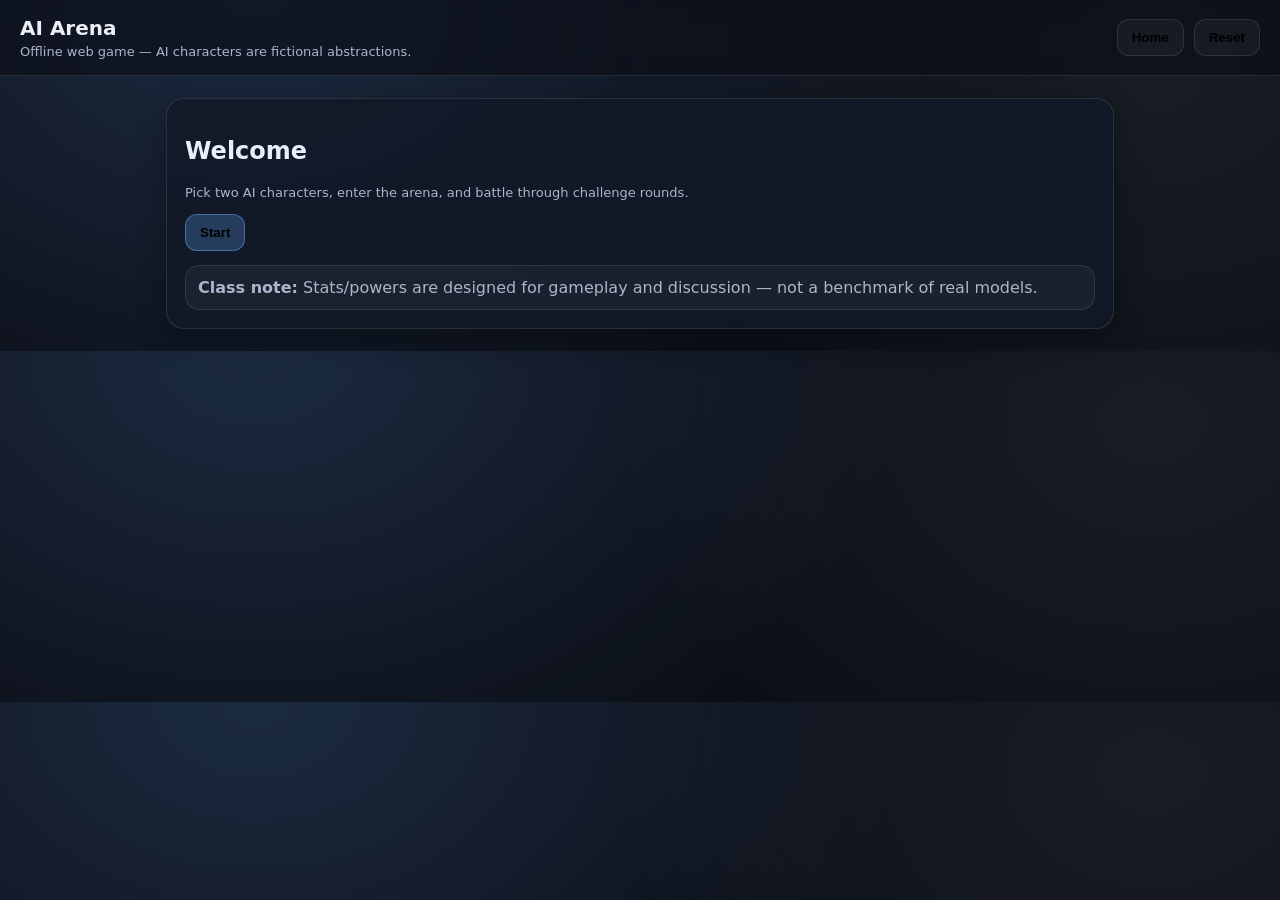
==== index.html @ 58db738a "Add UI skeleton: home/select/arena screens" ====
<!doctype html>
<html lang="en">
<head>
  <meta charset="utf-8" />
  <meta name="viewport" content="width=device-width,initial-scale=1" />
  <title>AI Arena</title>
  <link rel="stylesheet" href="style.css" />
</head>
<body>
  <header class="topbar">
    <div>
      <h1>AI Arena</h1>
      <p class="subtitle">Offline web game — AI characters are fictional abstractions.</p>
    </div>
    <nav class="top-actions">
      <button id="btnHome" class="ghost">Home</button>
      <button id="btnReset" class="ghost">Reset</button>
    </nav>
  </header>

  <main class="container">

    <!-- SCREEN: HOME -->
    <section id="screenHome" class="card">
      <h2>Welcome</h2>
      <p class="hint">
        Pick two AI characters, enter the arena, and battle through challenge rounds.
      </p>

      <div class="cta-row">
        <button id="btnGoSelect" class="primary">Start</button>
      </div>

      <div class="note">
        <strong>Class note:</strong> Stats/powers are designed for gameplay and discussion — not a benchmark of real models.
      </div>
    </section>

    <!-- SCREEN: SELECT -->
    <section id="screenSelect" class="card hidden">
      <h2>Character Select</h2>

      <div class="grid2">
        <div class="panel">
          <h3>Player 1</h3>
          <label>Name</label>
          <input id="p1Name" placeholder="Team 1" value="Team 1" />

          <label>Choose AI</label>
          <select id="p1Select"></select>

          <div id="p1Preview" class="preview"></div>
        </div>

        <div class="panel">
          <h3>Player 2</h3>
          <label>Name</label>
          <input id="p2Name" placeholder="Team 2" value="Team 2" />

          <label>Choose AI</label>
          <select id="p2Select"></select>

          <div id="p2Preview" class="preview"></div>
        </div>
      </div>

      <div class="cta-row space-between">
        <button id="btnBackHome" class="ghost">Back</button>
        <button id="btnStartGame" class="primary">Enter Arena</button>
      </div>
    </section>

    <!-- SCREEN: ARENA (placeholder for now) -->
    <section id="screenArena" class="card hidden">
      <h2>Arena</h2>
      <p class="hint">Next step: we’ll add round system + moves + scoreboard.</p>

      <div class="arena-grid">
        <div class="status" id="p1Status"></div>
        <div class="vs">VS</div>
        <div class="status" id="p2Status"></div>
      </div>

      <div class="cta-row">
        <button id="btnBackSelect" class="ghost">Change Characters</button>
      </div>
    </section>

  </main>

  <script src="app.js"></script>
</body>
</html>
---- style.css ----
:root{
  --bg:#0b0f17;
  --card:#121a27;
  --text:#e9eef7;
  --muted:#a9b6cc;
  --accent:#6aa9ff;
  --border: rgba(255,255,255,.10);
  --shadow: 0 10px 30px rgba(0,0,0,.30);
}

*{box-sizing:border-box}
body{
  margin:0;
  font-family: system-ui, -apple-system, Segoe UI, Roboto, Arial, sans-serif;
  background: radial-gradient(1100px 800px at 20% 0%, rgba(106,169,255,.18), transparent 60%),
              radial-gradient(900px 700px at 90% 20%, rgba(255,255,255,.06), transparent 60%),
              var(--bg);
  color:var(--text);
}

.topbar{
  display:flex; align-items:center; justify-content:space-between;
  padding:16px 20px;
  border-bottom:1px solid var(--border);
  background: rgba(11,15,23,.65);
  backdrop-filter: blur(10px);
  position: sticky; top:0;
}

h1{margin:0; font-size:20px}
.subtitle{margin:4px 0 0; color:var(--muted); font-size:13px}

.container{max-width:980px; margin:22px auto; padding:0 16px}

.card{
  background: rgba(18,26,39,.88);
  border:1px solid var(--border);
  border-radius:18px;
  padding:18px;
  box-shadow: var(--shadow);
}

.hidden{display:none}

.grid2{display:grid; grid-template-columns:1fr 1fr; gap:14px}
@media(max-width:780px){ .grid2{grid-template-columns:1fr} }

.panel{
  border:1px solid var(--border);
  border-radius:16px;
  padding:14px;
  background: rgba(12,18,28,.55);
}

label{display:block; color:var(--muted); font-size:12px; margin:10px 0 6px}
input, select{
  width:100%;
  padding:10px 10px;
  border-radius:12px;
  border:1px solid var(--border);
  background: rgba(8,12,18,.70);
  color: var(--text);
  outline:none;
}
input:focus, select:focus{border-color: rgba(106,169,255,.6)}

.preview{ margin-top:12px; color: var(--muted); font-size:13px; line-height:1.35; }

.hint{color:var(--muted); font-size:13px}

.primary, .ghost{
  padding:10px 14px;
  border-radius:12px;
  border:1px solid var(--border);
  cursor:pointer;
  font-weight:650;
}
.primary{
  background: rgba(106,169,255,.25);
  border-color: rgba(106,169,255,.45);
}
.primary:hover{background: rgba(106,169,255,.33)}
.ghost{ background: rgba(255,255,255,.04); }
.ghost:hover{ background: rgba(255,255,255,.07); }

.top-actions{display:flex; gap:10px}

.cta-row{ margin-top:14px; display:flex; gap:10px; }
.space-between{ justify-content:space-between; }

.note{
  margin-top:14px;
  padding:12px;
  border-radius:14px;
  border:1px solid var(--border);
  background: rgba(255,255,255,.04);
  color: var(--muted);
}

.arena-grid{
  margin-top:14px;
  display:grid;
  grid-template-columns:1fr 80px 1fr;
  align-items:center;
  gap:10px;
}
.status{
  border:1px solid var(--border);
  border-radius:16px;
  padding:12px;
  background: rgba(12,18,28,.55);
}
.vs{ text-align:center; color:var(--muted); font-weight:800; letter-spacing:.12em }
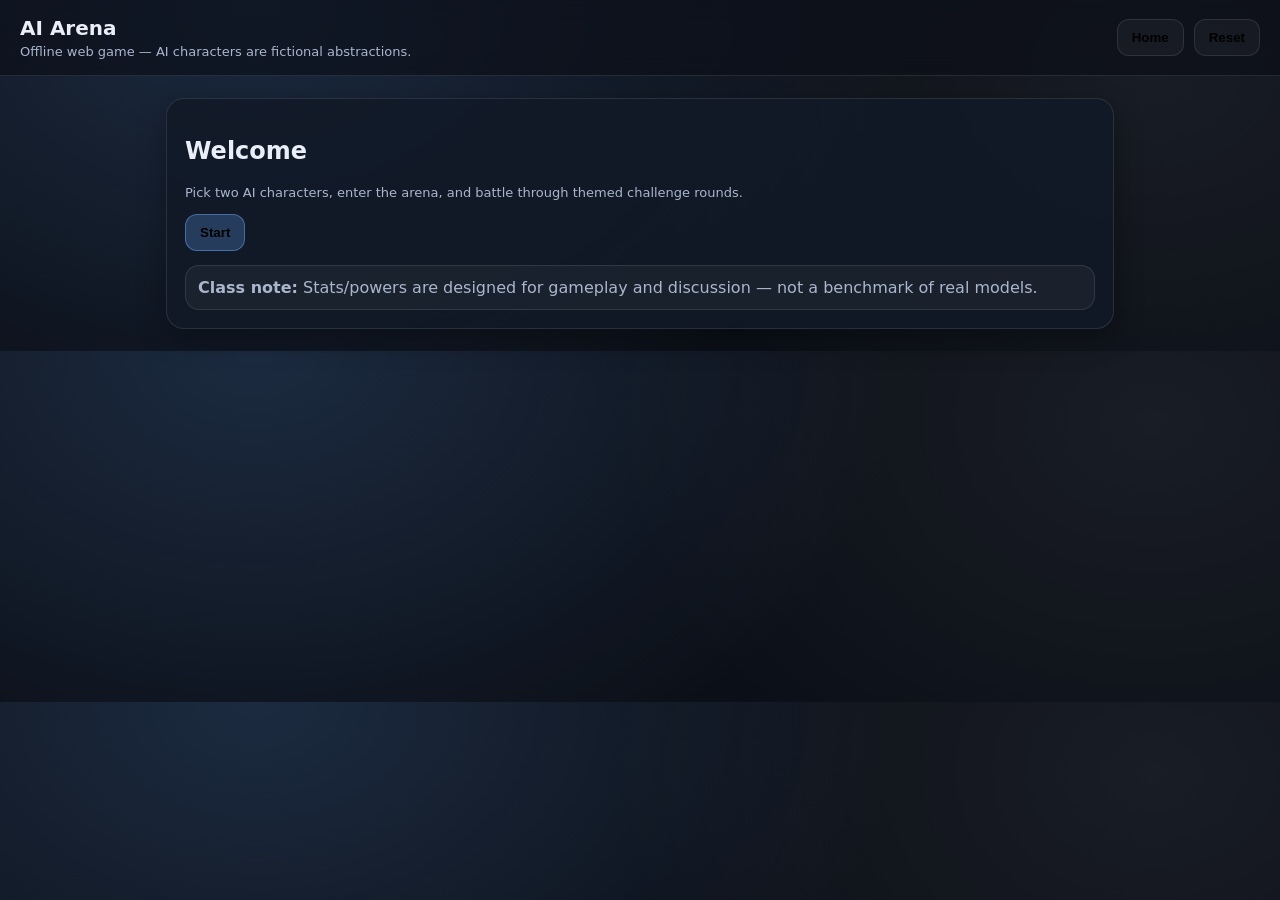
==== commit 906bd695: "Improve moves UI with recommendations and clearer descriptions" ====
--- a/index.html
+++ b/index.html
@@ -24,7 +24,7 @@
     <section id="screenHome" class="card">
       <h2>Welcome</h2>
       <p class="hint">
-        Pick two AI characters, enter the arena, and battle through challenge rounds.
+        Pick two AI characters, enter the arena, and battle through themed challenge rounds.
       </p>
 
       <div class="cta-row">
@@ -70,20 +70,92 @@
       </div>
     </section>
 
-    <!-- SCREEN: ARENA (placeholder for now) -->
+    <!-- SCREEN: ARENA -->
     <section id="screenArena" class="card hidden">
-      <h2>Arena</h2>
-      <p class="hint">Next step: we’ll add round system + moves + scoreboard.</p>
+      <div class="arena-header">
+        <div>
+          <h2>Arena</h2>
+          <p class="hint">Each round: pick a move → roll power → winner deals damage.</p>
+        </div>
+        <div class="arena-actions">
+          <button id="btnBackSelect" class="ghost">Change Characters</button>
+        </div>
+      </div>
 
       <div class="arena-grid">
-        <div class="status" id="p1Status"></div>
-        <div class="vs">VS</div>
-        <div class="status" id="p2Status"></div>
+        <!-- Player 1 Card -->
+        <article class="fighter">
+          <div class="fighter-top">
+            <div>
+              <div class="fighter-name" id="p1CardName">Team 1</div>
+              <div class="fighter-ai" id="p1CardAI">ChatGPT</div>
+            </div>
+            <div class="pill">HP <span id="p1HPNum">12</span>/12</div>
+          </div>
+
+          <div class="hpbar">
+            <div class="hpfill" id="p1HPFill" style="width:100%"></div>
+          </div>
+
+          <div class="stats" id="p1Stats"></div>
+        </article>
+
+        <div class="vs-big">VS</div>
+
+        <!-- Player 2 Card -->
+        <article class="fighter">
+          <div class="fighter-top">
+            <div>
+              <div class="fighter-name" id="p2CardName">Team 2</div>
+              <div class="fighter-ai" id="p2CardAI">Claude</div>
+            </div>
+            <div class="pill">HP <span id="p2HPNum">12</span>/12</div>
+          </div>
+
+          <div class="hpbar">
+            <div class="hpfill" id="p2HPFill" style="width:100%"></div>
+          </div>
+
+          <div class="stats" id="p2Stats"></div>
+        </article>
       </div>
 
-      <div class="cta-row">
-        <button id="btnBackSelect" class="ghost">Change Characters</button>
-      </div>
+      <!-- ROUND / CONSOLE -->
+      <section class="card inner">
+        <div class="roundbar">
+          <div class="pill" id="roundCounter">Round 0/7</div>
+          <div class="badge" id="challengeBadge">—</div>
+        </div>
+
+        <h3 style="margin:10px 0 6px 0">Challenge</h3>
+        <p class="challenge-text" id="challengeText">Click Next Round to start.</p>
+
+        <!-- Moves -->
+        <div class="move-grid">
+          <div class="move-panel">
+            <div class="move-title">Player 1 Move</div>
+            <select id="p1MoveSelect"></select>
+            <div class="move-desc" id="p1MoveDesc"></div>
+            <div class="move-reco" id="p1MoveReco"></div>
+          </div>
+
+          <div class="move-panel">
+            <div class="move-title">Player 2 Move</div>
+            <select id="p2MoveSelect"></select>
+            <div class="move-desc" id="p2MoveDesc"></div>
+            <div class="move-reco" id="p2MoveReco"></div>
+          </div>
+        </div>
+
+        <!-- Controls -->
+        <div class="controls">
+          <button id="btnResolveRound" class="primary" disabled>Resolve Round</button>
+          <button id="btnNextRound" class="ghost" disabled>Next Round</button>
+        </div>
+
+        <h3 style="margin:14px 0 8px 0">Combat Log</h3>
+        <div class="console" id="console"></div>
+      </section>
     </section>
 
   </main>
--- a/style.css
+++ b/style.css
@@ -3,9 +3,9 @@
   --card:#121a27;
   --text:#e9eef7;
   --muted:#a9b6cc;
-  --accent:#6aa9ff;
   --border: rgba(255,255,255,.10);
   --shadow: 0 10px 30px rgba(0,0,0,.30);
+  --accent-rgb: 106,169,255;
 }
 
 *{box-sizing:border-box}
@@ -65,7 +65,6 @@
 input:focus, select:focus{border-color: rgba(106,169,255,.6)}
 
 .preview{ margin-top:12px; color: var(--muted); font-size:13px; line-height:1.35; }
-
 .hint{color:var(--muted); font-size:13px}
 
 .primary, .ghost{
@@ -76,15 +75,14 @@
   font-weight:650;
 }
 .primary{
-  background: rgba(106,169,255,.25);
-  border-color: rgba(106,169,255,.45);
-}
-.primary:hover{background: rgba(106,169,255,.33)}
+  background: rgba(var(--accent-rgb), .25);
+  border-color: rgba(var(--accent-rgb), .45);
+}
+.primary:hover{background: rgba(var(--accent-rgb), .33)}
 .ghost{ background: rgba(255,255,255,.04); }
 .ghost:hover{ background: rgba(255,255,255,.07); }
 
 .top-actions{display:flex; gap:10px}
-
 .cta-row{ margin-top:14px; display:flex; gap:10px; }
 .space-between{ justify-content:space-between; }
 
@@ -96,6 +94,15 @@
   background: rgba(255,255,255,.04);
   color: var(--muted);
 }
+
+/* Arena polish */
+.arena-header{
+  display:flex;
+  align-items:flex-start;
+  justify-content:space-between;
+  gap:12px;
+}
+.arena-actions{display:flex; gap:10px; align-items:center;}
 
 .arena-grid{
   margin-top:14px;
@@ -104,10 +111,153 @@
   align-items:center;
   gap:10px;
 }
-.status{
+.vs-big{
+  text-align:center;
+  font-weight:900;
+  letter-spacing:.18em;
+  color: rgba(233,238,247,.75);
+  font-size: 28px;
+}
+
+.fighter{
+  border:1px solid var(--border);
+  border-radius:18px;
+  padding:14px;
+  background: rgba(12,18,28,.55);
+  box-shadow: 0 10px 25px rgba(0,0,0,.22);
+}
+.fighter-top{
+  display:flex;
+  justify-content:space-between;
+  align-items:flex-start;
+  gap:10px;
+}
+.fighter-name{font-size:18px; font-weight:800;}
+.fighter-ai{color:var(--muted); margin-top:2px; font-size:13px;}
+
+.pill{
+  border:1px solid var(--border);
+  border-radius:999px;
+  padding:6px 10px;
+  background: rgba(255,255,255,.04);
+  color: var(--muted);
+  font-size:12px;
+  font-weight:700;
+}
+
+.hpbar{
+  margin-top:12px;
+  height:12px;
+  border-radius:999px;
+  border:1px solid var(--border);
+  background: rgba(8,12,18,.70);
+  overflow:hidden;
+}
+.hpfill{
+  height:100%;
+  width:100%;
+  background: rgba(var(--accent-rgb), .55);
+  transition: width .25s ease;
+}
+
+.stats{
+  margin-top:12px;
+  display:grid;
+  grid-template-columns: repeat(3, 1fr);
+  gap:8px;
+}
+.stat{
+  border:1px solid var(--border);
+  border-radius:14px;
+  padding:10px;
+  background: rgba(255,255,255,.03);
+}
+.stat .k{color:var(--muted); font-size:11px;}
+.stat .v{font-weight:850; font-size:16px; margin-top:2px;}
+
+.card.inner{
+  margin-top:16px;
+  background: rgba(18,26,39,.55);
+}
+
+.badge{
+  border:1px solid var(--border);
+  border-radius:999px;
+  padding:6px 10px;
+  background: rgba(255,255,255,.06);
+  color: var(--muted);
+  font-size:12px;
+  font-weight:800;
+}
+.roundbar{
+  display:flex;
+  justify-content:space-between;
+  align-items:center;
+  gap:10px;
+}
+.controls{
+  margin-top:12px;
+  display:flex;
+  gap:10px;
+  align-items:center;
+}
+button:disabled{
+  opacity:.45;
+  cursor:not-allowed;
+}
+
+.challenge-text{
+  color: rgba(233,238,247,.90);
+  margin: 0;
+}
+
+/* Step 5: Move selection UI */
+.move-grid{
+  margin-top:12px;
+  display:grid;
+  grid-template-columns:1fr 1fr;
+  gap:12px;
+}
+@media(max-width:780px){ .arena-grid{grid-template-columns:1fr; } .vs-big{display:none;} .move-grid{grid-template-columns:1fr} }
+
+.move-panel{
   border:1px solid var(--border);
   border-radius:16px;
   padding:12px;
-  background: rgba(12,18,28,.55);
-}
-.vs{ text-align:center; color:var(--muted); font-weight:800; letter-spacing:.12em }+  background: rgba(255,255,255,.03);
+}
+.move-title{
+  font-weight:800;
+  margin-bottom:8px;
+  color: rgba(233,238,247,.9);
+}
+.move-desc{
+  margin-top:8px;
+  color: var(--muted);
+  font-size:13px;
+  line-height:1.35;
+}
+
+/* Console */
+.console{
+  margin-top:10px;
+  border:1px solid var(--border);
+  border-radius:14px;
+  background: rgba(8,12,18,.70);
+  padding:12px;
+  max-height: 220px;
+  overflow:auto;
+}
+.console-line{
+  color: rgba(233,238,247,.85);
+  font-family: ui-monospace, SFMono-Regular, Menlo, Monaco, Consolas, "Liberation Mono", "Courier New", monospace;
+  font-size: 13px;
+  line-height: 1.6;
+}
+
+.move-reco{
+  margin-top:6px;
+  font-size:12px;
+  font-weight:800;
+  color: rgba(var(--accent-rgb), .95);
+}
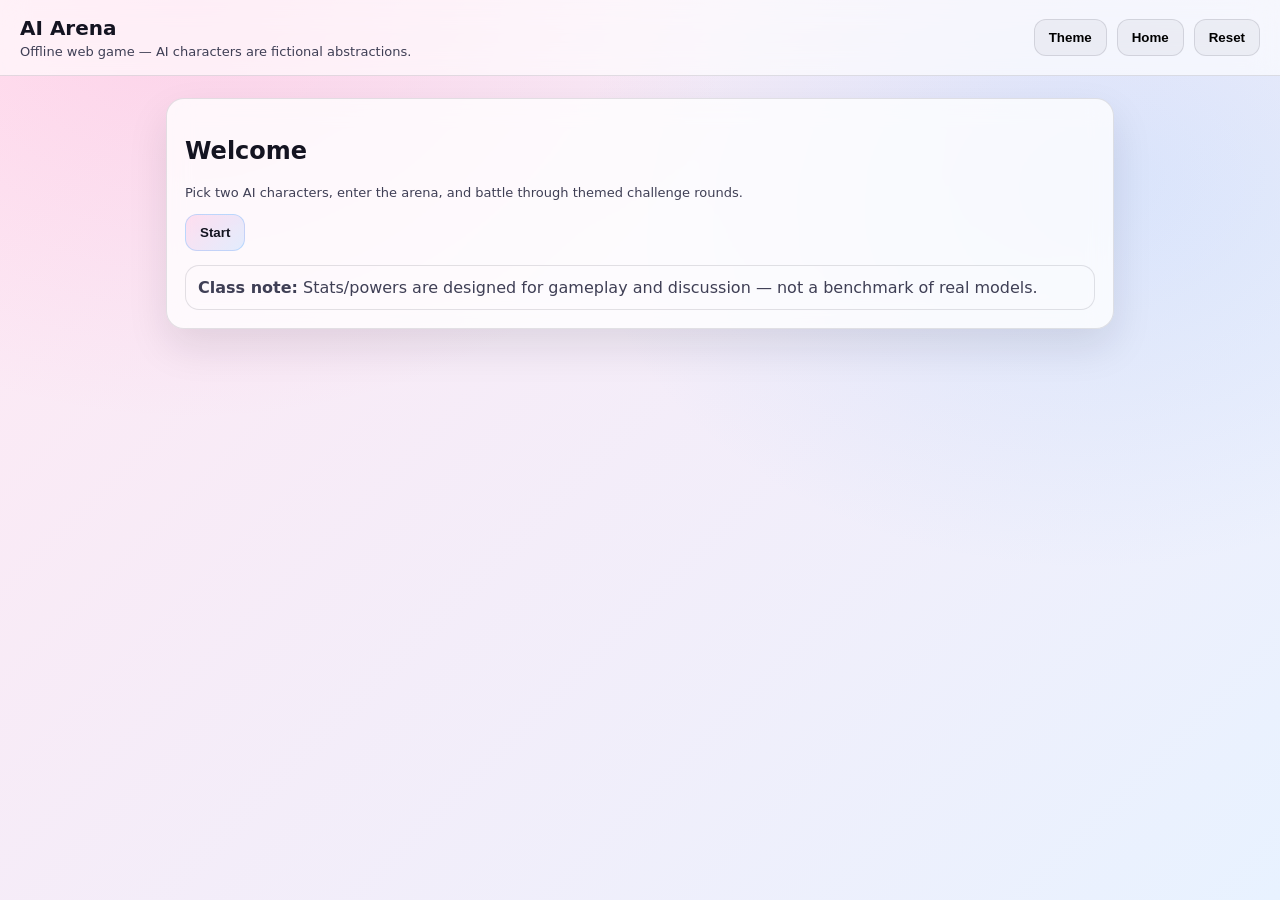
==== commit 4fb1dc95: "Fixed the UI, text contrast, and added theme" ====
--- a/index.html
+++ b/index.html
@@ -13,6 +13,7 @@
       <p class="subtitle">Offline web game — AI characters are fictional abstractions.</p>
     </div>
     <nav class="top-actions">
+      <button id="btnTheme" class="ghost" title="Change theme">Theme</button>
       <button id="btnHome" class="ghost">Home</button>
       <button id="btnReset" class="ghost">Reset</button>
     </nav>
@@ -84,7 +85,7 @@
 
       <div class="arena-grid">
         <!-- Player 1 Card -->
-        <article class="fighter">
+        <article class="fighter" id="p1Fighter">
           <div class="fighter-top">
             <div>
               <div class="fighter-name" id="p1CardName">Team 1</div>
@@ -103,7 +104,7 @@
         <div class="vs-big">VS</div>
 
         <!-- Player 2 Card -->
-        <article class="fighter">
+        <article class="fighter" id="p2Fighter">
           <div class="fighter-top">
             <div>
               <div class="fighter-name" id="p2CardName">Team 2</div>
@@ -153,6 +154,7 @@
           <button id="btnNextRound" class="ghost" disabled>Next Round</button>
         </div>
 
+        <div id="roundResult" class="result hidden"></div>
         <h3 style="margin:14px 0 8px 0">Combat Log</h3>
         <div class="console" id="console"></div>
       </section>
--- a/style.css
+++ b/style.css
@@ -1,29 +1,54 @@
 :root{
-  --bg:#0b0f17;
-  --card:#121a27;
-  --text:#e9eef7;
-  --muted:#a9b6cc;
-  --border: rgba(255,255,255,.10);
-  --shadow: 0 10px 30px rgba(0,0,0,.30);
-  --accent-rgb: 106,169,255;
-}
-
-*{box-sizing:border-box}
+  /* Default theme = Cotton Candy */
+  --bg1:#ffe6f2;         /* light pink */
+  --bg2:#e8f1ff;         /* light blue */
+  --card: rgba(255,255,255,.78);
+  --card2: rgba(255,255,255,.62);
+  --text:#171722;
+  --muted:#5a5a70;
+  --border: rgba(25,25,40,.12);
+  --shadow: 0 18px 40px rgba(25,25,40,.10);
+
+  --accent1-rgb: 255, 105, 180; /* hot pink */
+  --accent2-rgb: 102, 178, 255; /* sky blue */
+}
+
+html, body{ height:100%; }
+
+*{ box-sizing:border-box; }
+
 body{
   margin:0;
   font-family: system-ui, -apple-system, Segoe UI, Roboto, Arial, sans-serif;
-  background: radial-gradient(1100px 800px at 20% 0%, rgba(106,169,255,.18), transparent 60%),
-              radial-gradient(900px 700px at 90% 20%, rgba(255,255,255,.06), transparent 60%),
-              var(--bg);
-  color:var(--text);
+  color: var(--text);
+  background:
+    radial-gradient(900px 700px at 15% 0%, rgba(var(--accent1-rgb), .18), transparent 60%),
+    radial-gradient(850px 650px at 85% 20%, rgba(var(--accent2-rgb), .18), transparent 60%),
+    linear-gradient(135deg, var(--bg1), var(--bg2));
+}
+
+/* Theme: Sky */
+:root[data-theme="sky"]{
+  --bg1:#eaf6ff;
+  --bg2:#f3f7ff;
+  --accent1-rgb: 94, 163, 255;
+  --accent2-rgb: 129, 199, 255;
+}
+
+/* Theme: Mint */
+:root[data-theme="mint"]{
+  --bg1:#e8fff6;
+  --bg2:#f2fbff;
+  --accent1-rgb: 41, 205, 170;
+  --accent2-rgb: 102, 178, 255;
 }
 
 .topbar{
   display:flex; align-items:center; justify-content:space-between;
   padding:16px 20px;
   border-bottom:1px solid var(--border);
-  background: rgba(11,15,23,.65);
-  backdrop-filter: blur(10px);
+  background: rgba(255,255,255,.62);
+  backdrop-filter: blur(14px);
   position: sticky; top:0;
 }
 
@@ -33,11 +58,12 @@
 .container{max-width:980px; margin:22px auto; padding:0 16px}
 
 .card{
-  background: rgba(18,26,39,.88);
+  background: var(--card);
   border:1px solid var(--border);
   border-radius:18px;
   padding:18px;
   box-shadow: var(--shadow);
+  backdrop-filter: blur(10px);
 }
 
 .hidden{display:none}
@@ -49,7 +75,8 @@
   border:1px solid var(--border);
   border-radius:16px;
   padding:14px;
-  background: rgba(12,18,28,.55);
+  background: var(--card2);
+  backdrop-filter: blur(10px);
 }
 
 label{display:block; color:var(--muted); font-size:12px; margin:10px 0 6px}
@@ -57,12 +84,15 @@
   width:100%;
   padding:10px 10px;
   border-radius:12px;
-  border:1px solid var(--border);
-  background: rgba(8,12,18,.70);
+  border:1px solid rgba(25,25,40,.14);
+  background: rgba(255,255,255,.95);
   color: var(--text);
   outline:none;
 }
-input:focus, select:focus{border-color: rgba(106,169,255,.6)}
+input:focus, select:focus{
+  border-color: rgba(var(--accent2-rgb), .55);
+  box-shadow: 0 0 0 4px rgba(var(--accent2-rgb), .14);
+}
 
 .preview{ margin-top:12px; color: var(--muted); font-size:13px; line-height:1.35; }
 .hint{color:var(--muted); font-size:13px}
@@ -75,12 +105,25 @@
   font-weight:650;
 }
 .primary{
-  background: rgba(var(--accent-rgb), .25);
-  border-color: rgba(var(--accent-rgb), .45);
-}
-.primary:hover{background: rgba(var(--accent-rgb), .33)}
-.ghost{ background: rgba(255,255,255,.04); }
-.ghost:hover{ background: rgba(255,255,255,.07); }
+  background: linear-gradient(135deg,
+    rgba(var(--accent1-rgb), .18),
+    rgba(var(--accent2-rgb), .18)
+  );
+  border-color: rgba(var(--accent2-rgb), .35);
+  color: var(--text);
+}
+.primary:hover{
+  background: linear-gradient(135deg,
+    rgba(var(--accent1-rgb), .24),
+    rgba(var(--accent2-rgb), .24)
+  );
+}
+.ghost{
+  background: rgba(20,20,30,.04);
+}
+.ghost:hover{
+  background: rgba(20,20,30,.07);
+}
 
 .top-actions{display:flex; gap:10px}
 .cta-row{ margin-top:14px; display:flex; gap:10px; }
@@ -123,8 +166,8 @@
   border:1px solid var(--border);
   border-radius:18px;
   padding:14px;
-  background: rgba(12,18,28,.55);
-  box-shadow: 0 10px 25px rgba(0,0,0,.22);
+  background: rgba(255,255,255,.82);
+  box-shadow: 0 10px 22px rgba(20,20,40,.08);
 }
 .fighter-top{
   display:flex;
@@ -241,15 +284,15 @@
 /* Console */
 .console{
   margin-top:10px;
-  border:1px solid var(--border);
+  border:1px solid rgba(25,25,40,.14);
   border-radius:14px;
-  background: rgba(8,12,18,.70);
+  background: rgba(255,255,255,.92);
   padding:12px;
   max-height: 220px;
   overflow:auto;
 }
 .console-line{
-  color: rgba(233,238,247,.85);
+  color: rgba(23,23,34,.90);
   font-family: ui-monospace, SFMono-Regular, Menlo, Monaco, Consolas, "Liberation Mono", "Courier New", monospace;
   font-size: 13px;
   line-height: 1.6;
@@ -260,4 +303,168 @@
   font-size:12px;
   font-weight:800;
   color: rgba(var(--accent-rgb), .95);
+}
+
+/* Round result banner */
+.result{
+  margin-top:12px;
+  border:1px solid rgba(25,25,40,.12);
+  border-radius:14px;
+  padding:10px 12px;
+  background: rgba(255,255,255,.85);
+  font-weight:800;
+}
+.result.hidden{ display:none; }
+
+/* Winner/loser glow */
+.glow-win{
+  box-shadow: 0 0 0 4px rgba(30, 200, 140, .18), var(--shadow);
+  border-color: rgba(30, 200, 140, .35);
+}
+.glow-lose{
+  box-shadow: 0 0 0 4px rgba(255, 90, 120, .16), var(--shadow);
+  border-color: rgba(255, 90, 120, .35);
+}
+
+/* Tiny shake on hit */
+@keyframes hitShake{
+  0%{ transform: translateX(0); }
+  25%{ transform: translateX(-3px); }
+  50%{ transform: translateX(3px); }
+  75%{ transform: translateX(-2px); }
+  100%{ transform: translateX(0); }
+}
+.hit{
+  animation: hitShake .22s ease;
+}
+
+/* ===== Pastel Theme Override (paste at very bottom of style.css) ===== */
+:root{
+  --bg1:#ffe8f3;   /* pastel pink */
+  --bg2:#e8f2ff;   /* pastel blue */
+  --text:#1a1a22;
+  --muted:#5f5f73;
+  --border: rgba(30,30,45,.12);
+  --shadow: 0 18px 40px rgba(20,20,40,.10);
+
+  --accent1-rgb: 255, 105, 180; /* pink */
+  --accent2-rgb: 102, 178, 255; /* blue */
+
+  /* surfaces */
+  --surface1: rgba(255,255,255,.78);
+  --surface2: rgba(255,255,255,.62);
+  --surface3: rgba(255,255,255,.88); /* inputs/console */
+}
+
+body{
+  color: var(--text);
+  background:
+    radial-gradient(900px 700px at 15% 0%, rgba(var(--accent1-rgb), .18), transparent 60%),
+    radial-gradient(850px 650px at 85% 20%, rgba(var(--accent2-rgb), .18), transparent 60%),
+    linear-gradient(135deg, var(--bg1), var(--bg2));
+}
+
+/* main surfaces */
+.card{
+  background: var(--surface1);
+  border: 1px solid var(--border);
+  box-shadow: var(--shadow);
+  backdrop-filter: blur(12px);
+}
+.panel,
+.fighter,
+.move-panel,
+.card.inner{
+  background: var(--surface2);
+  border: 1px solid var(--border);
+}
+
+/* inputs shouldn't be harsh white */
+input, select{
+  background: linear-gradient(180deg, rgba(255,255,255,.95), rgba(255,255,255,.85));
+  border: 1px solid rgba(30,30,45,.14);
+  color: var(--text);
+}
+input:focus, select:focus{
+  border-color: rgba(var(--accent2-rgb), .55);
+  box-shadow: 0 0 0 4px rgba(var(--accent2-rgb), .14);
+}
+
+/* console shouldn't be bright-white box */
+.console{
+  background: var(--surface3);
+  border: 1px solid rgba(30,30,45,.14);
+}
+.console-line{
+  color: rgba(26,26,34,.90);
+}
+
+/* softer “pill” + badge */
+.pill, .badge{
+  background: rgba(255,255,255,.55);
+  border: 1px solid rgba(30,30,45,.10);
+  color: var(--muted);
+}
+
+/* hp bar: make it light */
+.hpbar{
+  background: rgba(255,255,255,.55);
+}
+.hpfill{
+  background: linear-gradient(90deg,
+    rgba(var(--accent1-rgb), .55),
+    rgba(var(--accent2-rgb), .55)
+  );
+}
+
+/* primary button: pastel gradient */
+.primary{
+  background: linear-gradient(135deg,
+    rgba(var(--accent1-rgb), .18),
+    rgba(var(--accent2-rgb), .18)
+  );
+  border-color: rgba(var(--accent2-rgb), .35);
+}
+.primary:hover{
+  background: linear-gradient(135deg,
+    rgba(var(--accent1-rgb), .24),
+    rgba(var(--accent2-rgb), .24)
+  );
+}
+
+/* ===== Contrast Fix (paste at bottom) ===== */
+:root{
+  --text:#141421;          /* darker */
+  --muted:#3f3f55;         /* darker muted */
+}
+
+/* General text */
+body{ color: var(--text); }
+
+.hint,
+.preview,
+.move-desc,
+.challenge-text{
+  color: var(--muted) !important;
+  opacity: 1 !important;
+}
+
+/* Make headings strong */
+h2, h3, .move-title, .fighter-name{
+  color: var(--text) !important;
+}
+
+/* Round badge/pills readable */
+.pill, .badge{
+  color: #2b2b3a !important;
+}
+
+/* Console text readable */
+.console-line{
+  color: #1f1f2a !important;
+}
+
+/* Disabled button text still readable */
+button:disabled{
+  opacity: .65;
 }
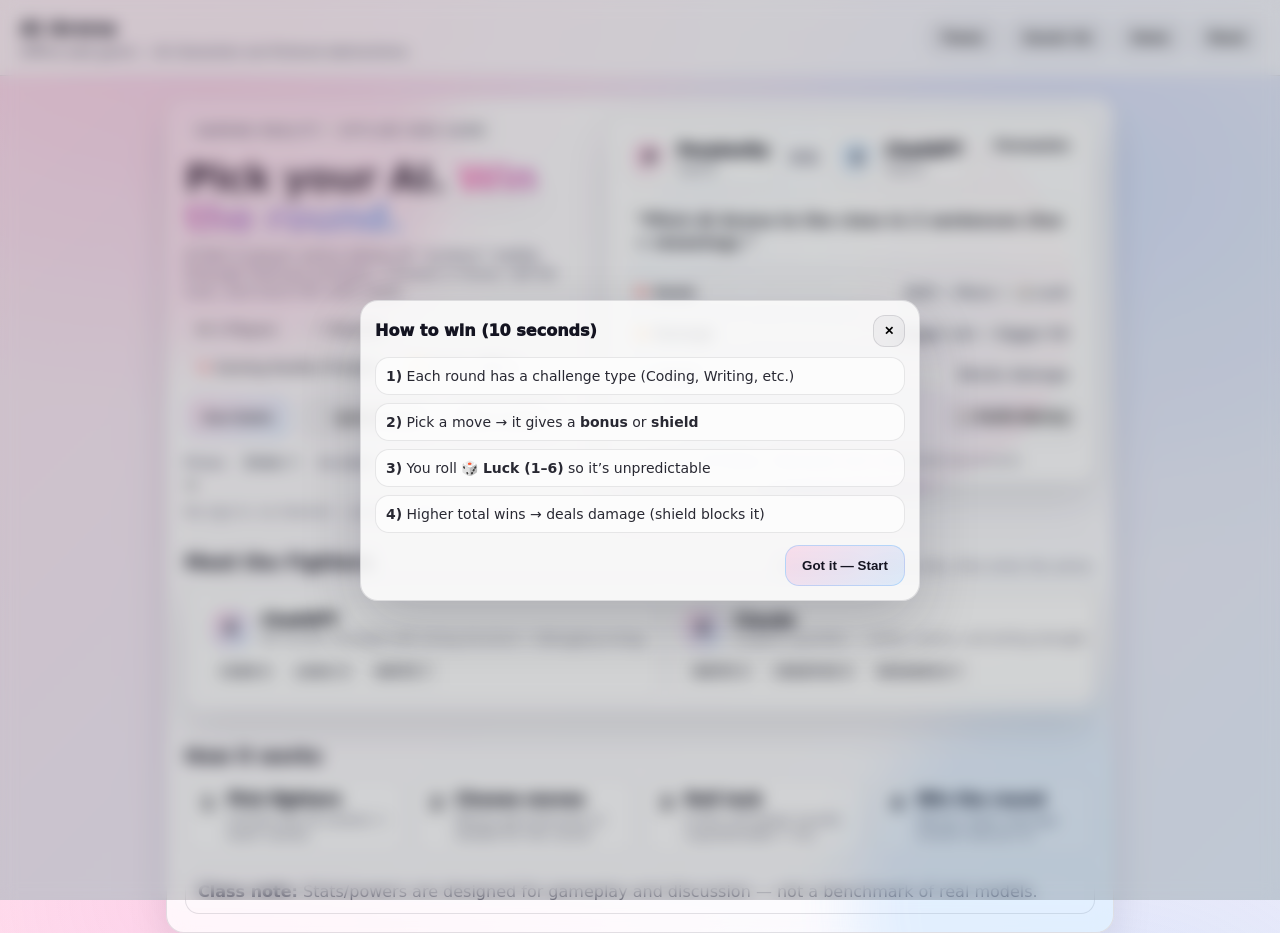
==== commit 45a9ee8b: "Fixed homepage, combat log, added dice funtion" ====
--- a/index.html
+++ b/index.html
@@ -14,6 +14,7 @@
     </div>
     <nav class="top-actions">
       <button id="btnTheme" class="ghost" title="Change theme">Theme</button>
+      <button id="btnSound" class="ghost" title="Toggle sound">Sound: On</button>
       <button id="btnHome" class="ghost">Home</button>
       <button id="btnReset" class="ghost">Reset</button>
     </nav>
@@ -22,18 +23,159 @@
   <main class="container">
 
     <!-- SCREEN: HOME -->
-    <section id="screenHome" class="card">
-      <h2>Welcome</h2>
-      <p class="hint">
-        Pick two AI characters, enter the arena, and battle through themed challenge rounds.
-      </p>
-
-      <div class="cta-row">
-        <button id="btnGoSelect" class="primary">Start</button>
-      </div>
-
-      <div class="note">
-        <strong>Class note:</strong> Stats/powers are designed for gameplay and discussion — not a benchmark of real models.
+    <section id="screenHome" class="card home-hero">
+      <div class="hero-grid">
+        <!-- LEFT: Hero copy -->
+        <div class="hero-left">
+          <div class="hero-kicker">Gaming Reality • Offline Web Game</div>
+
+          <h2 class="hero-title">
+            Pick your AI. <span class="hero-gradient">Win the round.</span>
+          </h2>
+
+          <p class="hero-sub">
+            A fast 2-player arena where AI “avatars” battle through themed prompts.
+            Choose a move, roll for luck, and land hits with style.
+          </p>
+
+          <div class="chip-row">
+            <span class="chip">🎮 2 Players</span>
+            <span class="chip">⚡ 7 Rounds</span>
+            <span class="chip">🧠 Gaming Reality Prompts</span>
+            <span class="chip">📶 Works Offline</span>
+          </div>
+
+          <div class="cta-row">
+            <button id="btnGoSelect" class="primary big">Start Battle</button>
+
+            <button id="btnOpenTut" class="ghost" type="button">
+              ❔ Quick tutorial
+            </button>
+
+            <button class="ghost" type="button"
+              onclick="document.getElementById('howToPlay').scrollIntoView({behavior:'smooth'})">
+              How it works
+            </button>
+          </div>
+
+          <div class="enter-hint">
+            Press <span class="keycap">Enter ↵</span> to start
+          </div>>
+
+          <div class="mini-note">
+            No sign-in, no internet — just pick fighters and play.
+          </div>
+        </div>
+
+        <!-- RIGHT: Live preview card -->
+        <div class="hero-right">
+          <div class="arena-portal" aria-hidden="true"></div>
+
+          <div class="preview-card" id="homePreviewCard">
+            <div class="preview-top">
+              <div class="versus-mini">
+                <div class="mini-fighter" id="homeP1">
+                  <span class="avatar a1">C</span>
+                  <div>
+                    <div class="mf-name">ChatGPT</div>
+                    <div class="mf-sub">All-rounder</div>
+                  </div>
+                </div>
+
+                <div class="vs-badge">VS</div>
+
+                <div class="mini-fighter" id="homeP2">
+                  <span class="avatar a2">A</span>
+                  <div>
+                    <div class="mf-name">Claude</div>
+                    <div class="mf-sub">Writer</div>
+                  </div>
+                </div>
+              </div>
+
+              <div class="type-pill" id="homeType">Logic</div>
+            </div>
+
+            <div class="preview-prompt" id="homePrompt">
+              “A game is popular, so it must be good. What’s wrong with that reasoning?”
+            </div>
+
+            <div class="preview-rules">
+              <div class="rule">
+                <span class="rule-k">🧠 Score</span>
+                <span class="rule-v">Skill + Move + 🎲 Luck</span>
+              </div>
+              <div class="rule">
+                <span class="rule-k">💥 Damage</span>
+                <span class="rule-v">Bigger win → bigger hit</span>
+              </div>
+              <div class="rule">
+                <span class="rule-k">🛡️ Shield</span>
+                <span class="rule-v">Blocks damage</span>
+              </div>
+            </div>
+            <div class="preview-actions">
+              <button id="btnShufflePreview" class="ghost mini">🎲 Shuffle Matchup</button>
+            </div>
+            <div class="preview-footer">
+              <span class="spark">✨</span> Built for gameplay + discussion (not a real model benchmark).
+            </div>
+          </div>
+        </div>
+      </div>
+
+      <div class="roster-wrap">
+        <div class="roster-head">
+          <h3 class="roster-title">Meet the Fighters</h3>
+          <div class="roster-sub">Swipe/scroll — pick a vibe, then enter the arena.</div>
+        </div>
+
+        <div class="roster" id="roster">
+          <div class="roster-track" id="rosterTrack"></div>
+        </div>
+      </div>
+
+      <!-- How to play -->
+      <div class="howto" id="howToPlay">
+        <h3 class="howto-title">How it works</h3>
+
+        <div class="steps">
+          <div class="step">
+            <div class="step-num">1</div>
+            <div class="step-body">
+              <div class="step-title">Pick fighters</div>
+              <div class="step-text">Choose two AI avatars + team names.</div>
+            </div>
+          </div>
+
+          <div class="step">
+            <div class="step-num">2</div>
+            <div class="step-body">
+              <div class="step-title">Choose moves</div>
+              <div class="step-text">Moves give bonuses or shields for the round.</div>
+            </div>
+          </div>
+
+          <div class="step">
+            <div class="step-num">3</div>
+            <div class="step-body">
+              <div class="step-title">Roll luck</div>
+              <div class="step-text">A dice roll keeps rounds unpredictable + fun.</div>
+            </div>
+          </div>
+
+          <div class="step">
+            <div class="step-num">4</div>
+            <div class="step-body">
+              <div class="step-title">Win the round</div>
+              <div class="step-text">Winner deals damage (shield reduces it).</div>
+            </div>
+          </div>
+        </div>
+
+        <div class="note" style="margin-top:14px;">
+          <strong>Class note:</strong> Stats/powers are designed for gameplay and discussion — not a benchmark of real models.
+        </div>
       </div>
     </section>
 
@@ -127,9 +269,30 @@
           <div class="pill" id="roundCounter">Round 0/7</div>
           <div class="badge" id="challengeBadge">—</div>
         </div>
-
+         
         <h3 style="margin:10px 0 6px 0">Challenge</h3>
         <p class="challenge-text" id="challengeText">Click Next Round to start.</p>
+         
+        <div class="mini-row">
+          <label class="toggle">
+            <input type="checkbox" id="toggleAutoPick" checked />
+            <span>Auto-pick recommended moves</span>
+          </label>
+          <div class="mini-hint">Turn off if you want players to choose moves manually.</div>
+        </div>
+
+        <div id="breakdown" class="breakdown hidden"></div>
+
+        <div class="dice-tray hidden" id="diceTray">
+          <div class="die-card">
+            <div class="die-label" id="p1DieLabel">P1 Roll</div>
+            <div class="die" id="p1Die">-</div>
+          </div>
+          <div class="die-card">
+            <div class="die-label" id="p2DieLabel">P2 Roll</div>
+            <div class="die" id="p2Die">-</div>
+          </div>
+        </div>
 
         <!-- Moves -->
         <div class="move-grid">
@@ -162,6 +325,33 @@
 
   </main>
 
+  <div id="portalOverlay" class="portal-overlay hidden" aria-hidden="true">
+    <div class="portal-ring"></div>
+    <div class="portal-core"></div>
+    <div class="portal-text">Entering Arena…</div>
+  </div>
+
+  <div id="tutorial" class="tutorial hidden" role="dialog" aria-modal="true">
+    <div class="tutorial-card">
+      <div class="tutorial-top">
+        <div class="tutorial-title">How to win (10 seconds)</div>
+        <button id="btnCloseTut" class="ghost mini" type="button">✕</button>
+      </div>
+
+      <div class="tutorial-steps">
+        <div class="tstep"><b>1)</b> Each round has a challenge type (Coding, Writing, etc.)</div>
+        <div class="tstep"><b>2)</b> Pick a move → it gives a <b>bonus</b> or <b>shield</b></div>
+        <div class="tstep"><b>3)</b> You roll 🎲 <b>Luck (1–6)</b> so it’s unpredictable</div>
+        <div class="tstep"><b>4)</b> Higher total wins → deals damage (shield blocks it)</div>
+      </div>
+
+      <div class="tutorial-actions">
+        <button id="btnTutStart" class="primary big" type="button">Got it — Start</button>
+      </div>
+    </div>
+  </div>
+
   <script src="app.js"></script>
+
 </body>
 </html>
--- a/style.css
+++ b/style.css
@@ -11,10 +11,14 @@
 
   --accent1-rgb: 255, 105, 180; /* hot pink */
   --accent2-rgb: 102, 178, 255; /* sky blue */
+
+  /* pastel surfaces */
+  --surface1: rgba(255,255,255,.78);
+  --surface2: rgba(255,255,255,.62);
+  --surface3: rgba(255,255,255,.88); /* inputs/console */
 }
 
 html, body{ height:100%; }
-
 *{ box-sizing:border-box; }
 
 body{
@@ -168,6 +172,7 @@
   padding:14px;
   background: rgba(255,255,255,.82);
   box-shadow: 0 10px 22px rgba(20,20,40,.08);
+  position:relative; /* for floating damage numbers */
 }
 .fighter-top{
   display:flex;
@@ -199,7 +204,10 @@
 .hpfill{
   height:100%;
   width:100%;
-  background: rgba(var(--accent-rgb), .55);
+  background: linear-gradient(90deg,
+    rgba(var(--accent1-rgb), .55),
+    rgba(var(--accent2-rgb), .55)
+  );
   transition: width .25s ease;
 }
 
@@ -218,9 +226,11 @@
 .stat .k{color:var(--muted); font-size:11px;}
 .stat .v{font-weight:850; font-size:16px; margin-top:2px;}
 
+/* IMPORTANT: inner card stays DARK (do not override it to surface2) */
 .card.inner{
   margin-top:16px;
-  background: rgba(18,26,39,.55);
+  background: rgba(18,26,39,.82);
+  border: 1px solid rgba(255,255,255,.14);
 }
 
 .badge{
@@ -232,6 +242,7 @@
   font-size:12px;
   font-weight:800;
 }
+
 .roundbar{
   display:flex;
   justify-content:space-between;
@@ -254,31 +265,42 @@
   margin: 0;
 }
 
-/* Step 5: Move selection UI */
+/* Move selection UI */
 .move-grid{
   margin-top:12px;
   display:grid;
   grid-template-columns:1fr 1fr;
   gap:12px;
 }
-@media(max-width:780px){ .arena-grid{grid-template-columns:1fr; } .vs-big{display:none;} .move-grid{grid-template-columns:1fr} }
+@media(max-width:780px){
+  .arena-grid{grid-template-columns:1fr; }
+  .vs-big{display:none;}
+  .move-grid{grid-template-columns:1fr}
+}
 
 .move-panel{
-  border:1px solid var(--border);
+  border:1px solid rgba(255,255,255,.14);
   border-radius:16px;
   padding:12px;
-  background: rgba(255,255,255,.03);
+  background: rgba(255,255,255,.06);
 }
 .move-title{
   font-weight:800;
   margin-bottom:8px;
-  color: rgba(233,238,247,.9);
+  color: rgba(233,238,247,.95);
 }
 .move-desc{
   margin-top:8px;
-  color: var(--muted);
+  color: rgba(233,238,247,.75);
   font-size:13px;
   line-height:1.35;
+}
+
+.move-reco{
+  margin-top:6px;
+  font-size:12px;
+  font-weight:800;
+  color: rgba(255,255,255,.85);
 }
 
 /* Console */
@@ -298,21 +320,14 @@
   line-height: 1.6;
 }
 
-.move-reco{
-  margin-top:6px;
-  font-size:12px;
-  font-weight:800;
-  color: rgba(var(--accent-rgb), .95);
-}
-
 /* Round result banner */
 .result{
   margin-top:12px;
   border:1px solid rgba(25,25,40,.12);
   border-radius:14px;
   padding:10px 12px;
-  background: rgba(255,255,255,.85);
-  font-weight:800;
+  background: rgba(255,255,255,.90);
+  font-weight:900;
 }
 .result.hidden{ display:none; }
 
@@ -338,7 +353,7 @@
   animation: hitShake .22s ease;
 }
 
-/* ===== Pastel Theme Override (paste at very bottom of style.css) ===== */
+/* ===== Pastel Theme Override (keeps pastel OUTSIDE arena inner panel) ===== */
 :root{
   --bg1:#ffe8f3;   /* pastel pink */
   --bg2:#e8f2ff;   /* pastel blue */
@@ -350,10 +365,9 @@
   --accent1-rgb: 255, 105, 180; /* pink */
   --accent2-rgb: 102, 178, 255; /* blue */
 
-  /* surfaces */
   --surface1: rgba(255,255,255,.78);
   --surface2: rgba(255,255,255,.62);
-  --surface3: rgba(255,255,255,.88); /* inputs/console */
+  --surface3: rgba(255,255,255,.88);
 }
 
 body{
@@ -372,12 +386,11 @@
   backdrop-filter: blur(12px);
 }
 .panel,
-.fighter,
-.move-panel,
-.card.inner{
+.fighter{
   background: var(--surface2);
   border: 1px solid var(--border);
 }
+/* NOTE: intentionally NOT overriding .card.inner here */
 
 /* inputs shouldn't be harsh white */
 input, select{
@@ -399,7 +412,7 @@
   color: rgba(26,26,34,.90);
 }
 
-/* softer “pill” + badge */
+/* softer pills/badges outside inner panel */
 .pill, .badge{
   background: rgba(255,255,255,.55);
   border: 1px solid rgba(30,30,45,.10);
@@ -407,15 +420,7 @@
 }
 
 /* hp bar: make it light */
-.hpbar{
-  background: rgba(255,255,255,.55);
-}
-.hpfill{
-  background: linear-gradient(90deg,
-    rgba(var(--accent1-rgb), .55),
-    rgba(var(--accent2-rgb), .55)
-  );
-}
+.hpbar{ background: rgba(255,255,255,.55); }
 
 /* primary button: pastel gradient */
 .primary{
@@ -432,31 +437,22 @@
   );
 }
 
-/* ===== Contrast Fix (paste at bottom) ===== */
+/* ===== Contrast Fix (general pages) ===== */
 :root{
-  --text:#141421;          /* darker */
-  --muted:#3f3f55;         /* darker muted */
-}
-
-/* General text */
+  --text:#141421;
+  --muted:#3f3f55;
+}
 body{ color: var(--text); }
 
 .hint,
-.preview,
-.move-desc,
-.challenge-text{
+.preview{
   color: var(--muted) !important;
   opacity: 1 !important;
 }
 
-/* Make headings strong */
-h2, h3, .move-title, .fighter-name{
+/* headings default */
+h2, h3{
   color: var(--text) !important;
-}
-
-/* Round badge/pills readable */
-.pill, .badge{
-  color: #2b2b3a !important;
 }
 
 /* Console text readable */
@@ -464,7 +460,882 @@
   color: #1f1f2a !important;
 }
 
-/* Disabled button text still readable */
-button:disabled{
-  opacity: .65;
-}+/* Disabled button */
+button:disabled{ opacity: .65; }
+
+/* ===== Arena inner panel: FORCE readable text (fixes your screenshot) ===== */
+.card.inner,
+.card.inner *{
+  opacity: 1 !important;
+}
+
+.card.inner h2,
+.card.inner h3,
+.card.inner .move-title{
+  color: rgba(255,255,255,.95) !important;
+}
+
+.card.inner .hint,
+.card.inner .mini-hint,
+.card.inner .challenge-text,
+.card.inner .move-desc{
+  color: rgba(255,255,255,.78) !important;
+}
+
+.card.inner .pill,
+.card.inner .badge{
+  background: rgba(255,255,255,.10) !important;
+  border-color: rgba(255,255,255,.16) !important;
+  color: rgba(255,255,255,.88) !important;
+}
+
+/* ===== Game Feel / Juice ===== */
+.mini-row{
+  margin-top: 10px;
+  display:flex;
+  align-items:center;
+  justify-content:space-between;
+  gap:12px;
+  flex-wrap:wrap;
+}
+.toggle{
+  display:flex;
+  align-items:center;
+  gap:10px;
+  font-weight:800;
+}
+.toggle input{ transform: scale(1.1); }
+
+.breakdown{
+  margin-top: 10px;
+  border: 1px solid rgba(255,255,255,.16);
+  border-radius: 16px;
+  background: rgba(255,255,255,.08);
+  padding: 12px;
+  color: rgba(255,255,255,.92);
+  line-height: 1.45;
+}
+.breakdown .row{
+  display:flex;
+  justify-content:space-between;
+  gap:10px;
+  padding:6px 0;
+  border-bottom: 1px dashed rgba(255,255,255,.12);
+}
+.breakdown .row:last-child{ border-bottom:none; }
+.breakdown .k{ color: rgba(255,255,255,.72); font-weight:800; }
+.breakdown .v{ color: rgba(255,255,255,.96); font-weight:900; }
+
+.dice-tray{
+  margin-top: 10px;
+  display:flex;
+  gap:12px;
+}
+.die-card{
+  flex:1;
+  border:1px solid rgba(255,255,255,.16);
+  background: rgba(255,255,255,.08);
+  border-radius: 16px;
+  padding: 10px;
+}
+.die-label{
+  color: rgba(255,255,255,.78);
+  font-size: 12px;
+  font-weight: 900;
+}
+.die{
+  margin-top: 8px;
+  height: 56px;
+  border-radius: 14px;
+  display:flex;
+  align-items:center;
+  justify-content:center;
+  font-size: 26px;
+  font-weight: 1000;
+  color: rgba(255,255,255,.96);
+  background: rgba(255,255,255,.14);
+  border: 1px solid rgba(255,255,255,.16);
+  letter-spacing: .02em;
+}
+.die.rolling{
+  animation: dieRoll .35s ease-in-out infinite;
+}
+@keyframes dieRoll{
+  0%{ transform: translateY(0) rotate(0deg); }
+  30%{ transform: translateY(-3px) rotate(-2deg); }
+  60%{ transform: translateY(2px) rotate(2deg); }
+  100%{ transform: translateY(0) rotate(0deg); }
+}
+
+/* Floating damage numbers */
+.float{
+  position:absolute;
+  font-weight: 1000;
+  font-size: 18px;
+  pointer-events:none;
+  transform: translate(-50%, -50%);
+  opacity: 0;
+  color: rgba(255,255,255,.95);
+  text-shadow: 0 6px 18px rgba(0,0,0,.25);
+  animation: floatUp .65s ease forwards;
+}
+@keyframes floatUp{
+  0%{ opacity:0; transform: translate(-50%, -20%) scale(.95); }
+  15%{ opacity:1; }
+  100%{ opacity:0; transform: translate(-50%, -120%) scale(1.05); }
+}
+
+/* Better button feel */
+.primary:active, .ghost:active{
+  transform: translateY(1px);
+}
+
+/* Small screen shake for whole arena on big hits */
+.shake{
+  animation: arenaShake .18s ease;
+}
+@keyframes arenaShake{
+  0%{ transform: translateX(0); }
+  25%{ transform: translateX(-4px); }
+  50%{ transform: translateX(4px); }
+  75%{ transform: translateX(-2px); }
+  100%{ transform: translateX(0); }
+}
+
+/* ===== PASTEL ARENA FIX (paste at VERY bottom) ===== */
+
+/* Make the arena inner panel pastel/light again */
+.card.inner{
+  background: rgba(255,255,255,.72) !important;
+  border: 1px solid rgba(30,30,45,.12) !important;
+  box-shadow: var(--shadow) !important;
+}
+
+/* Make text inside arena readable (dark text, not white) */
+.card.inner h3,
+.card.inner .move-title{
+  color: var(--text) !important;
+}
+
+.card.inner .challenge-text{
+  color: var(--text) !important;
+}
+
+.card.inner .hint,
+.card.inner .mini-hint,
+.card.inner .move-desc{
+  color: var(--muted) !important;
+}
+
+/* Pills/badges readable on light background */
+.card.inner .pill,
+.card.inner .badge{
+  background: rgba(255,255,255,.70) !important;
+  border-color: rgba(30,30,45,.12) !important;
+  color: #2b2b3a !important;
+}
+
+/* Move panels inside arena should be light too */
+.card.inner .move-panel{
+  background: rgba(255,255,255,.62) !important;
+  border-color: rgba(30,30,45,.12) !important;
+}
+
+/* Breakdown panel readable on light */
+.breakdown{
+  background: rgba(255,255,255,.72) !important;
+  border-color: rgba(30,30,45,.12) !important;
+  color: var(--text) !important;
+}
+.breakdown .k{ color: var(--muted) !important; }
+.breakdown .v{ color: var(--text) !important; }
+
+/* Dice tray readable on light */
+.die-card{
+  background: rgba(255,255,255,.72) !important;
+  border-color: rgba(30,30,45,.12) !important;
+}
+.die-label{ color: var(--muted) !important; }
+.die{
+  background: rgba(255,255,255,.92) !important;
+  border-color: rgba(30,30,45,.12) !important;
+  color: var(--text) !important;
+}
+
+/* Toggle text (Auto-pick) should be dark on light */
+.toggle{ color: var(--text) !important; }
+
+/* ===== Combat Log: Round Cards (paste at bottom) ===== */
+
+.console{
+  background: rgba(255,255,255,.92);
+}
+
+.console details.log-card{
+  border: 1px solid rgba(30,30,45,.12);
+  border-radius: 14px;
+  background: rgba(255,255,255,.75);
+  padding: 10px 12px;
+  margin: 10px 0;
+}
+
+.console details.log-card summary{
+  cursor: pointer;
+  list-style: none;
+  font-weight: 900;
+  color: #171722;
+  display:flex;
+  justify-content:space-between;
+  gap:10px;
+  align-items:center;
+}
+
+.console details.log-card summary::-webkit-details-marker{
+  display:none;
+}
+
+.console .log-meta{
+  font-weight: 800;
+  color: rgba(63,63,85,.9);
+  font-size: 12px;
+}
+
+.console .log-body{
+  margin-top: 10px;
+  padding-top: 10px;
+  border-top: 1px dashed rgba(30,30,45,.14);
+  color: rgba(23,23,34,.92);
+  font-size: 13px;
+  line-height: 1.5;
+}
+
+.console .pill-mini{
+  display:inline-block;
+  padding: 3px 8px;
+  border-radius: 999px;
+  border: 1px solid rgba(30,30,45,.12);
+  background: rgba(255,255,255,.75);
+  font-size: 12px;
+  font-weight: 900;
+}
+
+/* ===== Home Hero Upgrade (paste at bottom) ===== */
+
+.home-hero{
+  position: relative;
+  overflow: hidden;
+}
+
+.home-hero::before,
+.home-hero::after{
+  content:"";
+  position:absolute;
+  width: 420px;
+  height: 420px;
+  border-radius: 999px;
+  filter: blur(30px);
+  opacity: .45;
+  pointer-events:none;
+}
+.home-hero::before{
+  left: -140px;
+  top: -160px;
+  background: rgba(var(--accent1-rgb), .35);
+  animation: floaty 8s ease-in-out infinite;
+}
+.home-hero::after{
+  right: -160px;
+  bottom: -180px;
+  background: rgba(var(--accent2-rgb), .35);
+  animation: floaty 9s ease-in-out infinite reverse;
+}
+
+@keyframes floaty{
+  0%{ transform: translate(0,0); }
+  50%{ transform: translate(24px, 18px); }
+  100%{ transform: translate(0,0); }
+}
+
+.hero-grid{
+  display:grid;
+  grid-template-columns: 1.15fr .85fr;
+  gap: 18px;
+  align-items: start;
+}
+
+@media(max-width: 860px){
+  .hero-grid{ grid-template-columns: 1fr; }
+}
+
+.hero-kicker{
+  display:inline-block;
+  font-weight: 900;
+  letter-spacing: .06em;
+  text-transform: uppercase;
+  font-size: 12px;
+  color: rgba(63,63,85,.85);
+  background: rgba(255,255,255,.55);
+  border: 1px solid rgba(30,30,45,.12);
+  padding: 6px 10px;
+  border-radius: 999px;
+}
+
+.hero-title{
+  margin: 14px 0 8px;
+  font-size: 38px;
+  line-height: 1.05;
+  letter-spacing: -0.02em;
+}
+
+.hero-gradient{
+  background: linear-gradient(90deg, rgba(var(--accent1-rgb),.95), rgba(var(--accent2-rgb),.95));
+  -webkit-background-clip: text;
+  background-clip:text;
+  color: transparent;
+}
+
+.hero-sub{
+  margin: 0;
+  font-size: 15px;
+  color: rgba(63,63,85,.92);
+  max-width: 56ch;
+}
+
+.chip-row{
+  margin-top: 14px;
+  display:flex;
+  flex-wrap:wrap;
+  gap: 8px;
+}
+
+.chip{
+  display:inline-flex;
+  align-items:center;
+  gap: 8px;
+  padding: 7px 10px;
+  border-radius: 999px;
+  border: 1px solid rgba(30,30,45,.12);
+  background: rgba(255,255,255,.62);
+  font-size: 12px;
+  font-weight: 900;
+  color: rgba(43,43,58,.92);
+}
+
+.primary.big{
+  padding: 12px 16px;
+  border-radius: 14px;
+}
+
+.mini-note{
+  margin-top: 10px;
+  color: rgba(63,63,85,.80);
+  font-size: 13px;
+}
+
+.preview-card{
+  border-radius: 18px;
+  border: 1px solid rgba(30,30,45,.12);
+  background: rgba(255,255,255,.70);
+  box-shadow: var(--shadow);
+  padding: 14px;
+  transform: translateY(0);
+  transition: transform .18s ease, box-shadow .18s ease;
+}
+.preview-card:hover{
+  transform: translateY(-2px);
+  box-shadow: 0 22px 48px rgba(20,20,40,.14);
+}
+
+.preview-top{
+  display:flex;
+  justify-content:space-between;
+  align-items:flex-start;
+  gap: 10px;
+}
+
+.versus-mini{
+  display:flex;
+  align-items:center;
+  gap: 10px;
+}
+
+.mini-fighter{
+  display:flex;
+  gap: 10px;
+  align-items:center;
+  padding: 8px 10px;
+  border-radius: 14px;
+  border: 1px solid rgba(30,30,45,.12);
+  background: rgba(255,255,255,.62);
+}
+
+.avatar{
+  width: 34px;
+  height: 34px;
+  border-radius: 12px;
+  display:flex;
+  align-items:center;
+  justify-content:center;
+  font-weight: 1000;
+  color: rgba(20,20,35,.95);
+  border: 1px solid rgba(30,30,45,.12);
+  background: rgba(255,255,255,.70);
+}
+.avatar.a1{
+  background: linear-gradient(135deg, rgba(var(--accent1-rgb),.35), rgba(255,255,255,.55));
+}
+.avatar.a2{
+  background: linear-gradient(135deg, rgba(var(--accent2-rgb),.35), rgba(255,255,255,.55));
+}
+
+.mf-name{ font-weight: 1000; }
+.mf-sub{ font-size: 12px; color: rgba(63,63,85,.82); margin-top: 2px; }
+
+.vs-badge{
+  font-weight: 1000;
+  letter-spacing: .18em;
+  color: rgba(63,63,85,.75);
+}
+
+.type-pill{
+  border: 1px solid rgba(30,30,45,.12);
+  background: rgba(255,255,255,.62);
+  border-radius: 999px;
+  padding: 6px 10px;
+  font-weight: 1000;
+  font-size: 12px;
+  color: rgba(43,43,58,.92);
+}
+
+.preview-prompt{
+  margin-top: 12px;
+  padding: 12px;
+  border-radius: 14px;
+  border: 1px dashed rgba(30,30,45,.16);
+  background: rgba(255,255,255,.58);
+  color: rgba(23,23,34,.92);
+  font-weight: 850;
+  line-height: 1.35;
+}
+
+.preview-rules{
+  margin-top: 10px;
+  display:grid;
+  gap: 8px;
+}
+
+.rule{
+  display:flex;
+  justify-content:space-between;
+  gap: 10px;
+  border: 1px solid rgba(30,30,45,.10);
+  background: rgba(255,255,255,.60);
+  border-radius: 14px;
+  padding: 8px 10px;
+  font-size: 13px;
+}
+.rule-k{ font-weight: 1000; color: rgba(43,43,58,.92); }
+.rule-v{ font-weight: 850; color: rgba(63,63,85,.92); }
+
+.preview-footer{
+  margin-top: 10px;
+  color: rgba(63,63,85,.78);
+  font-size: 12px;
+  border-top: 1px solid rgba(30,30,45,.10);
+  padding-top: 10px;
+}
+.spark{ margin-right: 6px; }
+
+.howto{
+  margin-top: 18px;
+  padding-top: 16px;
+  border-top: 1px solid rgba(30,30,45,.10);
+}
+
+.howto-title{
+  margin: 0 0 10px 0;
+}
+
+.steps{
+  display:grid;
+  grid-template-columns: repeat(4, 1fr);
+  gap: 10px;
+}
+@media(max-width: 860px){
+  .steps{ grid-template-columns: 1fr 1fr; }
+}
+@media(max-width: 520px){
+  .steps{ grid-template-columns: 1fr; }
+}
+
+.step{
+  border: 1px solid rgba(30,30,45,.12);
+  background: rgba(255,255,255,.62);
+  border-radius: 16px;
+  padding: 12px;
+  display:flex;
+  gap: 10px;
+  align-items:flex-start;
+}
+.step-num{
+  width: 28px;
+  height: 28px;
+  border-radius: 12px;
+  display:flex;
+  align-items:center;
+  justify-content:center;
+  font-weight: 1000;
+  background: rgba(255,255,255,.78);
+  border: 1px solid rgba(30,30,45,.12);
+}
+.step-title{
+  font-weight: 1000;
+}
+.step-text{
+  margin-top: 3px;
+  font-size: 13px;
+  color: rgba(63,63,85,.86);
+}
+
+/* ===== HOME: Make it feel like a game lobby (paste at very bottom) ===== */
+
+/* Portal behind the preview card */
+.hero-right{
+  position: relative;
+  min-height: 360px;
+}
+
+.arena-portal{
+  position: absolute;
+  inset: -30px -10px -40px -10px;
+  border-radius: 28px;
+  pointer-events:none;
+  opacity: .85;
+  filter: blur(.2px);
+  z-index: 0;
+}
+
+/* Portal layers using pseudo elements */
+.arena-portal::before,
+.arena-portal::after{
+  content:"";
+  position:absolute;
+  inset: 30px;
+  border-radius: 999px;
+  border: 1px solid rgba(255,255,255,.22);
+}
+
+.arena-portal::before{
+  background:
+    conic-gradient(
+      from 0deg,
+      rgba(var(--accent1-rgb),.00),
+      rgba(var(--accent1-rgb),.35),
+      rgba(var(--accent2-rgb),.35),
+      rgba(var(--accent1-rgb),.00)
+    );
+  filter: blur(0px);
+  animation: portalSpin 6.5s linear infinite;
+  opacity: .85;
+}
+
+.arena-portal::after{
+  inset: 54px;
+  background:
+    radial-gradient(circle at 40% 35%, rgba(255,255,255,.45), transparent 35%),
+    radial-gradient(circle at 70% 60%, rgba(var(--accent2-rgb),.22), transparent 45%),
+    radial-gradient(circle at 30% 70%, rgba(var(--accent1-rgb),.22), transparent 45%);
+  animation: portalPulse 2.4s ease-in-out infinite;
+  opacity: .75;
+}
+
+@keyframes portalSpin{
+  to { transform: rotate(360deg); }
+}
+@keyframes portalPulse{
+  0%{ transform: scale(0.98); opacity:.68; }
+  50%{ transform: scale(1.02); opacity:.88; }
+  100%{ transform: scale(0.98); opacity:.68; }
+}
+
+/* Make sure preview card is above portal */
+.preview-card{
+  position: relative;
+  z-index: 2;
+  transform-style: preserve-3d;
+}
+
+/* A subtle "glass" highlight sweep on hover */
+.preview-card::before{
+  content:"";
+  position:absolute;
+  inset: 0;
+  border-radius: 18px;
+  background: linear-gradient(120deg, rgba(255,255,255,.00), rgba(255,255,255,.35), rgba(255,255,255,.00));
+  transform: translateX(-120%);
+  transition: transform .45s ease;
+  pointer-events:none;
+  opacity: .45;
+}
+.preview-card:hover::before{
+  transform: translateX(120%);
+}
+
+/* CTA feels like "Press Start" */
+.primary.big{
+  position: relative;
+  animation: pressPulse 1.6s ease-in-out infinite;
+}
+@keyframes pressPulse{
+  0%{ transform: translateY(0); box-shadow: 0 0 0 0 rgba(var(--accent2-rgb), .16); }
+  50%{ transform: translateY(-1px); box-shadow: 0 0 0 8px rgba(var(--accent2-rgb), .08); }
+  100%{ transform: translateY(0); box-shadow: 0 0 0 0 rgba(var(--accent2-rgb), .16); }
+}
+
+/* Mini button styling */
+.ghost.mini{
+  padding: 8px 10px;
+  border-radius: 12px;
+  font-weight: 900;
+  font-size: 12px;
+}
+
+/* Preview actions row */
+.preview-actions{
+  margin-top: 10px;
+  display:flex;
+  justify-content:flex-end;
+}
+
+/* Make the home title slightly more "game trailer" */
+.hero-title{
+  text-shadow: 0 18px 38px rgba(20,20,40,.10);
+}
+
+/* ===== ALL-THREE HOME GAME PACK (paste at very bottom) ===== */
+
+/* 1) ROSTER CAROUSEL */
+.roster-wrap{
+  margin-top: 18px;
+  padding-top: 14px;
+  border-top: 1px solid rgba(30,30,45,.10);
+  position: relative;
+  z-index: 1;
+}
+
+.roster-head{
+  display:flex;
+  align-items:flex-end;
+  justify-content:space-between;
+  gap:12px;
+  margin-bottom: 10px;
+}
+.roster-title{ margin:0; }
+.roster-sub{
+  color: rgba(63,63,85,.80);
+  font-size: 13px;
+}
+
+.roster{
+  overflow:hidden;
+  border-radius: 18px;
+  border: 1px solid rgba(30,30,45,.12);
+  background: rgba(255,255,255,.50);
+  box-shadow: var(--shadow);
+}
+
+.roster-track{
+  display:flex;
+  gap: 10px;
+  padding: 12px;
+  width: max-content;
+  animation: rosterScroll 18s linear infinite;
+}
+.roster:hover .roster-track{ animation-play-state: paused; }
+
+@keyframes rosterScroll{
+  0%{ transform: translateX(0); }
+  100%{ transform: translateX(-50%); }
+}
+
+.roster-card{
+  min-width: 230px;
+  border-radius: 16px;
+  border: 1px solid rgba(30,30,45,.12);
+  background: rgba(255,255,255,.70);
+  padding: 12px;
+}
+.roster-top{
+  display:flex;
+  align-items:center;
+  gap:10px;
+}
+.roster-avatar{
+  width: 40px;
+  height: 40px;
+  border-radius: 14px;
+  display:flex;
+  align-items:center;
+  justify-content:center;
+  font-weight: 1000;
+  border: 1px solid rgba(30,30,45,.12);
+  background: linear-gradient(135deg, rgba(var(--accent1-rgb),.25), rgba(var(--accent2-rgb),.25));
+}
+.roster-name{ font-weight: 1000; }
+.roster-flavor{
+  margin-top: 2px;
+  font-size: 12px;
+  color: rgba(63,63,85,.82);
+}
+.roster-mini{
+  margin-top: 10px;
+  display:flex;
+  gap: 8px;
+  flex-wrap:wrap;
+}
+.mini-stat{
+  font-size: 12px;
+  font-weight: 900;
+  padding: 5px 8px;
+  border-radius: 999px;
+  border: 1px solid rgba(30,30,45,.12);
+  background: rgba(255,255,255,.78);
+  color: rgba(43,43,58,.92);
+}
+
+/* 2) PORTAL TRANSITION OVERLAY */
+.portal-overlay{
+  position: fixed;
+  inset: 0;
+  z-index: 9999;
+  display:flex;
+  align-items:center;
+  justify-content:center;
+  background: rgba(10,12,18,.25);
+  backdrop-filter: blur(10px);
+}
+
+.portal-overlay.hidden{ display:none; }
+
+.portal-ring{
+  position:absolute;
+  width: 520px;
+  height: 520px;
+  border-radius: 999px;
+  background:
+    conic-gradient(
+      from 0deg,
+      rgba(var(--accent1-rgb),.0),
+      rgba(var(--accent1-rgb),.55),
+      rgba(var(--accent2-rgb),.55),
+      rgba(var(--accent1-rgb),.0)
+    );
+  filter: drop-shadow(0 30px 60px rgba(20,20,40,.25));
+  animation: portalSpin2 1.2s linear infinite;
+}
+
+.portal-core{
+  position:absolute;
+  width: 240px;
+  height: 240px;
+  border-radius: 999px;
+  background:
+    radial-gradient(circle at 35% 30%, rgba(255,255,255,.55), transparent 45%),
+    radial-gradient(circle at 50% 50%, rgba(var(--accent2-rgb),.30), transparent 60%),
+    radial-gradient(circle at 50% 50%, rgba(var(--accent1-rgb),.30), transparent 60%),
+    rgba(255,255,255,.14);
+  border: 1px solid rgba(255,255,255,.18);
+  animation: portalPulse2 .55s ease-in-out infinite;
+}
+
+.portal-text{
+  position:absolute;
+  margin-top: 420px;
+  font-weight: 1000;
+  color: rgba(255,255,255,.92);
+  text-shadow: 0 10px 30px rgba(0,0,0,.25);
+  letter-spacing: .04em;
+}
+
+@keyframes portalSpin2{
+  to { transform: rotate(360deg) scale(1.02); }
+}
+@keyframes portalPulse2{
+  0%{ transform: scale(.96); opacity:.8; }
+  50%{ transform: scale(1.04); opacity:1; }
+  100%{ transform: scale(.96); opacity:.8; }
+}
+
+/* 3) MINI TUTORIAL POPOVER */
+.tutorial{
+  position: fixed;
+  inset: 0;
+  z-index: 9998;
+  display:flex;
+  align-items:center;
+  justify-content:center;
+  background: rgba(10,12,18,.18);
+  backdrop-filter: blur(8px);
+}
+.tutorial.hidden{ display:none; }
+
+.tutorial-card{
+  width: min(560px, calc(100% - 28px));
+  border-radius: 18px;
+  border: 1px solid rgba(30,30,45,.12);
+  background: rgba(255,255,255,.82);
+  box-shadow: 0 24px 60px rgba(20,20,40,.18);
+  padding: 14px;
+}
+
+.tutorial-top{
+  display:flex;
+  align-items:center;
+  justify-content:space-between;
+  gap: 10px;
+}
+.tutorial-title{
+  font-weight: 1000;
+  font-size: 16px;
+}
+.tutorial-steps{
+  margin-top: 10px;
+  display:grid;
+  gap: 8px;
+  color: rgba(23,23,34,.92);
+  font-size: 14px;
+}
+.tstep{
+  border: 1px solid rgba(30,30,45,.10);
+  background: rgba(255,255,255,.70);
+  border-radius: 14px;
+  padding: 10px;
+}
+
+.tutorial-actions{
+  margin-top: 12px;
+  display:flex;
+  justify-content:flex-end;
+}
+
+/* ===== Press Enter hint ===== */
+.enter-hint{
+  margin-top: 10px;
+  color: rgba(63,63,85,.85);
+  font-size: 13px;
+  font-weight: 800;
+}
+
+.keycap{
+  display:inline-flex;
+  align-items:center;
+  padding: 4px 10px;
+  border-radius: 12px;
+  border: 1px solid rgba(30,30,45,.12);
+  background: rgba(255,255,255,.70);
+  font-weight: 1000;
+  margin: 0 4px;
+}
+
+.cta-row{ flex-wrap: wrap; }
+.enter-hint{ margin-top: 12px; }
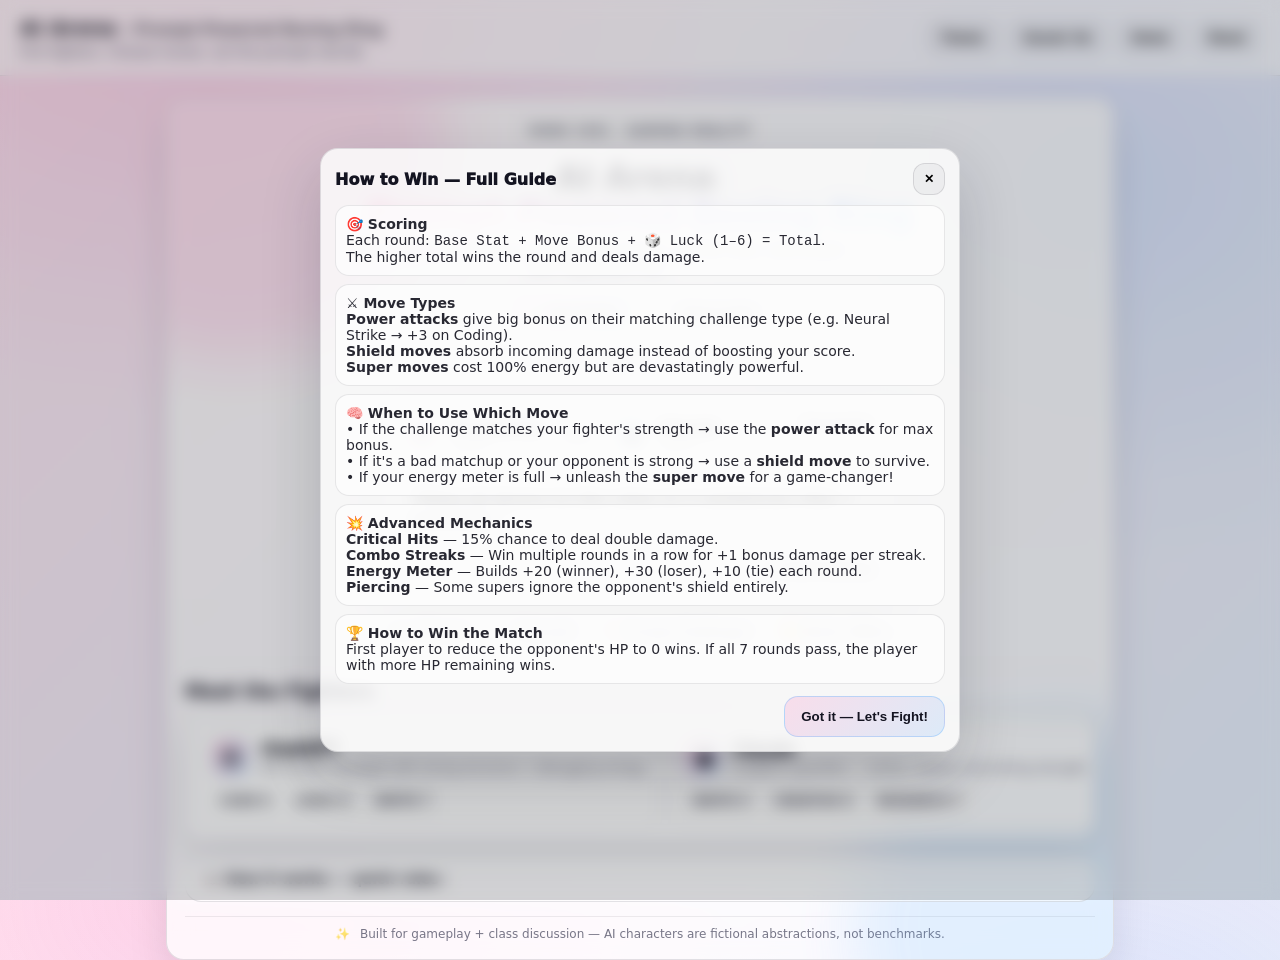
==== commit 989c7acd: "Move AI Arena files to repo root" ====
--- a/index.html
+++ b/index.html
@@ -1,16 +1,16 @@
-<!doctype html>
+﻿<!doctype html>
 <html lang="en">
 <head>
   <meta charset="utf-8" />
   <meta name="viewport" content="width=device-width,initial-scale=1" />
-  <title>AI Arena</title>
+  <title>AI Arena: Prompt-Powered Boxing Ring</title>
   <link rel="stylesheet" href="style.css" />
 </head>
 <body>
   <header class="topbar">
     <div>
-      <h1>AI Arena</h1>
-      <p class="subtitle">Offline web game — AI characters are fictional abstractions.</p>
+      <h1>AI Arena <span class="title-accent">: Prompt-Powered Boxing Ring</span></h1>
+      <p class="subtitle">Pick fighters. Choose moves. Let the prompts decide.</p>
     </div>
     <nav class="top-actions">
       <button id="btnTheme" class="ghost" title="Change theme">Theme</button>
@@ -23,159 +23,136 @@
   <main class="container">
 
     <!-- SCREEN: HOME -->
-    <section id="screenHome" class="card home-hero">
-      <div class="hero-grid">
-        <!-- LEFT: Hero copy -->
-        <div class="hero-left">
-          <div class="hero-kicker">Gaming Reality • Offline Web Game</div>
-
-          <h2 class="hero-title">
-            Pick your AI. <span class="hero-gradient">Win the round.</span>
-          </h2>
-
-          <p class="hero-sub">
-            A fast 2-player arena where AI “avatars” battle through themed prompts.
-            Choose a move, roll for luck, and land hits with style.
-          </p>
-
-          <div class="chip-row">
-            <span class="chip">🎮 2 Players</span>
-            <span class="chip">⚡ 7 Rounds</span>
-            <span class="chip">🧠 Gaming Reality Prompts</span>
-            <span class="chip">📶 Works Offline</span>
-          </div>
-
-          <div class="cta-row">
-            <button id="btnGoSelect" class="primary big">Start Battle</button>
-
-            <button id="btnOpenTut" class="ghost" type="button">
-              ❔ Quick tutorial
-            </button>
-
-            <button class="ghost" type="button"
-              onclick="document.getElementById('howToPlay').scrollIntoView({behavior:'smooth'})">
-              How it works
-            </button>
-          </div>
-
-          <div class="enter-hint">
-            Press <span class="keycap">Enter ↵</span> to start
-          </div>>
-
-          <div class="mini-note">
-            No sign-in, no internet — just pick fighters and play.
-          </div>
-        </div>
-
-        <!-- RIGHT: Live preview card -->
-        <div class="hero-right">
-          <div class="arena-portal" aria-hidden="true"></div>
-
-          <div class="preview-card" id="homePreviewCard">
-            <div class="preview-top">
-              <div class="versus-mini">
-                <div class="mini-fighter" id="homeP1">
-                  <span class="avatar a1">C</span>
-                  <div>
-                    <div class="mf-name">ChatGPT</div>
-                    <div class="mf-sub">All-rounder</div>
-                  </div>
+        <section id="screenHome" class="card home-hero">
+
+      <!-- ===== HERO: clean centred lobby ===== -->
+      <div class="hero-center">
+        <div class="hero-kicker">HONS 3301 &middot; Gaming Reality</div>
+
+        <h2 class="hero-title">
+          AI Arena<span class="hero-colon">:</span><br>
+          <span class="hero-gradient">Prompt-Powered Boxing Ring</span>
+        </h2>
+
+        <p class="hero-sub">
+          Two AI fighters. Seven rounds. Pick moves, roll for luck, and knock your opponent out.
+        </p>
+
+        <div class="cta-row cta-center">
+          <button id="btnGoSelect" class="primary big">&#9876;&#65039; Start Battle</button>
+          <button id="btnOpenTut" class="ghost" type="button">&#10068; How to play</button>
+        </div>
+
+        <div class="enter-hint" style="text-align:center">
+          Press <span class="keycap">Enter &#8629;</span> to start
+        </div>
+      </div>
+
+      <!-- ===== MATCHUP PREVIEW ===== -->
+      <div class="hero-preview-wrap">
+        <div class="preview-card" id="homePreviewCard">
+          <div class="preview-top">
+            <div class="versus-mini">
+              <div class="mini-fighter" id="homeP1">
+                <span class="avatar a1">C</span>
+                <div>
+                  <div class="mf-name">ChatGPT</div>
+                  <div class="mf-sub">All-rounder</div>
                 </div>
-
-                <div class="vs-badge">VS</div>
-
-                <div class="mini-fighter" id="homeP2">
-                  <span class="avatar a2">A</span>
-                  <div>
-                    <div class="mf-name">Claude</div>
-                    <div class="mf-sub">Writer</div>
-                  </div>
+              </div>
+
+              <div class="vs-badge">VS</div>
+
+              <div class="mini-fighter" id="homeP2">
+                <span class="avatar a2">A</span>
+                <div>
+                  <div class="mf-name">Claude</div>
+                  <div class="mf-sub">Writer</div>
                 </div>
               </div>
-
-              <div class="type-pill" id="homeType">Logic</div>
-            </div>
-
-            <div class="preview-prompt" id="homePrompt">
-              “A game is popular, so it must be good. What’s wrong with that reasoning?”
-            </div>
-
-            <div class="preview-rules">
-              <div class="rule">
-                <span class="rule-k">🧠 Score</span>
-                <span class="rule-v">Skill + Move + 🎲 Luck</span>
-              </div>
-              <div class="rule">
-                <span class="rule-k">💥 Damage</span>
-                <span class="rule-v">Bigger win → bigger hit</span>
-              </div>
-              <div class="rule">
-                <span class="rule-k">🛡️ Shield</span>
-                <span class="rule-v">Blocks damage</span>
-              </div>
-            </div>
-            <div class="preview-actions">
-              <button id="btnShufflePreview" class="ghost mini">🎲 Shuffle Matchup</button>
-            </div>
-            <div class="preview-footer">
-              <span class="spark">✨</span> Built for gameplay + discussion (not a real model benchmark).
-            </div>
-          </div>
-        </div>
-      </div>
-
+            </div>
+
+            <div class="type-pill" id="homeType">Logic</div>
+          </div>
+
+          <div class="preview-prompt" id="homePrompt">
+            "A game is popular, so it must be good. What's wrong with that reasoning?"
+          </div>
+
+          <div class="preview-actions">
+            <button id="btnShufflePreview" class="ghost mini">&#127922; Shuffle Matchup</button>
+          </div>
+        </div>
+      </div>
+
+      <!-- ===== QUICK INFO CHIPS ===== -->
+      <div class="chip-row chip-center">
+        <span class="chip">&#127918; 2 Players</span>
+        <span class="chip">&#9889; 7 Rounds</span>
+        <span class="chip">&#129504; Prompt Challenges</span>
+        <span class="chip">&#128246; Works Offline</span>
+      </div>
+
+      <!-- ===== FIGHTER ROSTER ===== -->
       <div class="roster-wrap">
         <div class="roster-head">
           <h3 class="roster-title">Meet the Fighters</h3>
-          <div class="roster-sub">Swipe/scroll — pick a vibe, then enter the arena.</div>
-        </div>
-
+        </div>
         <div class="roster" id="roster">
           <div class="roster-track" id="rosterTrack"></div>
         </div>
       </div>
 
-      <!-- How to play -->
-      <div class="howto" id="howToPlay">
-        <h3 class="howto-title">How it works</h3>
-
-        <div class="steps">
-          <div class="step">
-            <div class="step-num">1</div>
-            <div class="step-body">
-              <div class="step-title">Pick fighters</div>
-              <div class="step-text">Choose two AI avatars + team names.</div>
-            </div>
-          </div>
-
-          <div class="step">
-            <div class="step-num">2</div>
-            <div class="step-body">
-              <div class="step-title">Choose moves</div>
-              <div class="step-text">Moves give bonuses or shields for the round.</div>
-            </div>
-          </div>
-
-          <div class="step">
-            <div class="step-num">3</div>
-            <div class="step-body">
-              <div class="step-title">Roll luck</div>
-              <div class="step-text">A dice roll keeps rounds unpredictable + fun.</div>
-            </div>
-          </div>
-
-          <div class="step">
-            <div class="step-num">4</div>
-            <div class="step-body">
-              <div class="step-title">Win the round</div>
-              <div class="step-text">Winner deals damage (shield reduces it).</div>
-            </div>
-          </div>
-        </div>
-
-        <div class="note" style="margin-top:14px;">
-          <strong>Class note:</strong> Stats/powers are designed for gameplay and discussion — not a benchmark of real models.
-        </div>
+      <!-- ===== HOW TO PLAY (collapsed accordion) ===== -->
+      <details class="howto-accordion" id="howToPlay">
+        <summary class="howto-toggle">&#128214; How it works &mdash; quick rules</summary>
+        <div class="howto-body">
+          <div class="steps">
+            <div class="step">
+              <div class="step-num">1</div>
+              <div class="step-body">
+                <div class="step-title">Pick fighters</div>
+                <div class="step-text">Choose two AI avatars + team names.</div>
+              </div>
+            </div>
+            <div class="step">
+              <div class="step-num">2</div>
+              <div class="step-body">
+                <div class="step-title">Choose moves</div>
+                <div class="step-text">Each move gives stat bonuses or shields &mdash; pick the right one for the challenge type.</div>
+              </div>
+            </div>
+            <div class="step">
+              <div class="step-num">3</div>
+              <div class="step-body">
+                <div class="step-title">Roll luck</div>
+                <div class="step-text">A dice roll (1&ndash;6) adds randomness so every round is unpredictable.</div>
+              </div>
+            </div>
+            <div class="step">
+              <div class="step-num">4</div>
+              <div class="step-body">
+                <div class="step-title">Win the round</div>
+                <div class="step-text">Higher total wins &rarr; deals damage. Shield blocks it. First to KO wins!</div>
+              </div>
+            </div>
+          </div>
+
+          <div class="howto-formula">
+            <strong>Score Formula:</strong> Base Stat + Move Bonus + &#127922; Luck (1&ndash;6)
+          </div>
+
+          <div class="howto-extras">
+            <div class="howto-chip">&#128165; <b>Crits</b> &mdash; 15% chance for double damage</div>
+            <div class="howto-chip">&#128293; <b>Combos</b> &mdash; Win streaks add bonus damage</div>
+            <div class="howto-chip">&#9889; <b>Super Meter</b> &mdash; Builds each round, unlocks a devastating super move at 100%</div>
+            <div class="howto-chip">&#128737;&#65039; <b>Shield</b> &mdash; Absorbs damage; some supers pierce through it</div>
+          </div>
+        </div>
+      </details>
+
+      <div class="home-footer-note">
+        <span class="spark">&#10024;</span> Built for gameplay + class discussion &mdash; AI characters are fictional abstractions, not benchmarks.
       </div>
     </section>
 
@@ -221,9 +198,125 @@
           <p class="hint">Each round: pick a move → roll power → winner deals damage.</p>
         </div>
         <div class="arena-actions">
+          <div class="mode-toggle" role="group" aria-label="Arena mode">
+            <button id="btnModeClassic" class="ghost mini is-active" type="button">Classic</button>
+            <button id="btnModeRing" class="ghost mini" type="button">Ring</button>
+          </div>
           <button id="btnBackSelect" class="ghost">Change Characters</button>
         </div>
       </div>
+
+    <!-- RING MODE STAGE -->
+    <section id="ringStage" class="ring-stage hidden" aria-label="Boxing ring">
+      <div class="ring-top">
+        <div class="ring-leftHud">
+          <div class="ring-hudName" id="ringP1HudName">Team 1</div>
+          <div class="ring-hpRow">
+            <div class="ring-hpBar">
+              <div class="ring-hpFill" id="ringP1HPFill"></div>
+            </div>
+            <div class="ring-hpNum" id="ringP1HPNum">12/12</div>
+          </div>
+          <div class="ring-energyRow">
+            <div class="ring-energyBar"><div class="ring-energyFill" id="ringP1EnergyFill"></div></div>
+            <span class="ring-energyLabel" id="ringP1EnergyLabel">⚡ 0%</span>
+          </div>
+        </div>
+
+        <div class="ring-midHud">
+          <div class="ring-round" id="ringRound">ROUND 1</div>
+          <div class="ring-type" id="ringType">WAITING…</div>
+        </div>
+
+        <div class="ring-rightHud">
+          <div class="ring-hudName" id="ringP2HudName">Team 2</div>
+          <div class="ring-hpRow">
+            <div class="ring-hpBar">
+              <div class="ring-hpFill" id="ringP2HPFill"></div>
+            </div>
+            <div class="ring-hpNum" id="ringP2HPNum">12/12</div>
+          </div>
+          <div class="ring-energyRow">
+            <div class="ring-energyBar"><div class="ring-energyFill" id="ringP2EnergyFill"></div></div>
+            <span class="ring-energyLabel" id="ringP2EnergyLabel">⚡ 0%</span>
+          </div>
+        </div>
+      </div>
+
+      <div class="ring" id="ringCanvas">
+        <div class="ring-bg"></div>
+        <div class="ring-light"></div>
+        <div class="ring-mat"></div>
+
+        <div class="ring-post post-tl"></div>
+        <div class="ring-post post-tr"></div>
+        <div class="ring-post post-bl"></div>
+        <div class="ring-post post-br"></div>
+        <div class="ring-ropes"></div>
+
+        <!-- P1 Fighter Character -->
+        <div class="fighter-sprite left" id="ringP1" data-ai="chatgpt">
+          <div class="char-container">
+            <div class="char-aura"></div>
+            <div class="char-head"><div class="char-visor"></div></div>
+            <div class="char-body"><span class="char-icon" id="ringP1Icon">⚡</span></div>
+            <div class="char-arm"></div>
+            <div class="char-fist" id="ringP1Fist"></div>
+            <div class="char-legs"></div>
+          </div>
+          <div class="char-shadow"></div>
+          <div class="sprite-name" id="ringP1Name">Team 1</div>
+        </div>
+
+        <!-- P2 Fighter Character -->
+        <div class="fighter-sprite right" id="ringP2" data-ai="claude">
+          <div class="char-container">
+            <div class="char-aura"></div>
+            <div class="char-head"><div class="char-visor"></div></div>
+            <div class="char-body"><span class="char-icon" id="ringP2Icon">🔥</span></div>
+            <div class="char-arm"></div>
+            <div class="char-fist" id="ringP2Fist"></div>
+            <div class="char-legs"></div>
+          </div>
+          <div class="char-shadow"></div>
+          <div class="sprite-name" id="ringP2Name">Team 2</div>
+        </div>
+
+        <!-- FX layers -->
+        <div class="energy-projectile" id="energyProjectile"></div>
+        <div class="power-burst" id="powerBurst"></div>
+        <div class="hit-particles" id="hitParticles">
+          <div class="spark-dot"></div><div class="spark-dot"></div>
+          <div class="spark-dot"></div><div class="spark-dot"></div>
+          <div class="spark-dot"></div><div class="spark-dot"></div>
+        </div>
+        <div class="impact-text" id="impactText">HIT!</div>
+      </div>
+
+      <!-- INLINE RING CONTROLS (no scroll needed) -->
+      <div class="ring-controls">
+        <div class="ring-prompt-bar">
+          <span class="ring-challenge-badge" id="ringChallengeBadge">—</span>
+          <span class="ring-challenge-text" id="ringChallengeText">Click Next Round to start.</span>
+        </div>
+        <div class="ring-move-row">
+          <div class="ring-move-panel">
+            <div class="ring-move-label" id="ringP1MoveLabel">P1 Move</div>
+            <select id="ringP1Move" class="ring-select"></select>
+          </div>
+          <div class="ring-action-btns">
+            <button id="ringNext" class="ring-btn primary" disabled>Next Round</button>
+            <button id="ringResolve" class="ring-btn accent" disabled>⚔️ Fight!</button>
+          </div>
+          <div class="ring-move-panel">
+            <div class="ring-move-label" id="ringP2MoveLabel">P2 Move</div>
+            <select id="ringP2Move" class="ring-select"></select>
+          </div>
+        </div>
+        <div class="ring-result-bar" id="ringResultBar"></div>
+        <div class="ring-log" id="ringLog"></div>
+      </div>
+    </section>
 
       <div class="arena-grid">
         <!-- Player 1 Card -->
@@ -334,19 +427,47 @@
   <div id="tutorial" class="tutorial hidden" role="dialog" aria-modal="true">
     <div class="tutorial-card">
       <div class="tutorial-top">
-        <div class="tutorial-title">How to win (10 seconds)</div>
+        <div class="tutorial-title">How to Win — Full Guide</div>
         <button id="btnCloseTut" class="ghost mini" type="button">✕</button>
       </div>
 
       <div class="tutorial-steps">
-        <div class="tstep"><b>1)</b> Each round has a challenge type (Coding, Writing, etc.)</div>
-        <div class="tstep"><b>2)</b> Pick a move → it gives a <b>bonus</b> or <b>shield</b></div>
-        <div class="tstep"><b>3)</b> You roll 🎲 <b>Luck (1–6)</b> so it’s unpredictable</div>
-        <div class="tstep"><b>4)</b> Higher total wins → deals damage (shield blocks it)</div>
+        <div class="tstep">
+          <b>🎯 Scoring</b><br>
+          Each round: <code>Base Stat + Move Bonus + 🎲 Luck (1–6) = Total</code>.<br>
+          The higher total wins the round and deals damage.
+        </div>
+
+        <div class="tstep">
+          <b>⚔️ Move Types</b><br>
+          <b>Power attacks</b> give big bonus on their matching challenge type (e.g. Neural Strike → +3 on Coding).<br>
+          <b>Shield moves</b> absorb incoming damage instead of boosting your score.<br>
+          <b>Super moves</b> cost 100% energy but are devastatingly powerful.
+        </div>
+
+        <div class="tstep">
+          <b>🧠 When to Use Which Move</b><br>
+          • If the challenge matches your fighter's strength → use the <b>power attack</b> for max bonus.<br>
+          • If it's a bad matchup or your opponent is strong → use a <b>shield move</b> to survive.<br>
+          • If your energy meter is full → unleash the <b>super move</b> for a game-changer!
+        </div>
+
+        <div class="tstep">
+          <b>💥 Advanced Mechanics</b><br>
+          <b>Critical Hits</b> — 15% chance to deal double damage.<br>
+          <b>Combo Streaks</b> — Win multiple rounds in a row for +1 bonus damage per streak.<br>
+          <b>Energy Meter</b> — Builds +20 (winner), +30 (loser), +10 (tie) each round.<br>
+          <b>Piercing</b> — Some supers ignore the opponent's shield entirely.
+        </div>
+
+        <div class="tstep">
+          <b>🏆 How to Win the Match</b><br>
+          First player to reduce the opponent's HP to 0 wins. If all 7 rounds pass, the player with more HP remaining wins.
+        </div>
       </div>
 
       <div class="tutorial-actions">
-        <button id="btnTutStart" class="primary big" type="button">Got it — Start</button>
+        <button id="btnTutStart" class="primary big" type="button">Got it — Let's Fight!</button>
       </div>
     </div>
   </div>
--- a/style.css
+++ b/style.css
@@ -1,4 +1,4 @@
-:root{
+﻿:root{
   /* Default theme = Cotton Candy */
   --bg1:#ffe6f2;         /* light pink */
   --bg2:#e8f1ff;         /* light blue */
@@ -70,7 +70,9 @@
   backdrop-filter: blur(10px);
 }
 
-.hidden{display:none}
+.hidden{
+  display: none !important;
+}
 
 .grid2{display:grid; grid-template-columns:1fr 1fr; gap:14px}
 @media(max-width:780px){ .grid2{grid-template-columns:1fr} }
@@ -93,6 +95,10 @@
   color: var(--text);
   outline:none;
 }
+select option{
+  background: #fff;
+  color: #1a1a22;
+}
 input:focus, select:focus{
   border-color: rgba(var(--accent2-rgb), .55);
   box-shadow: 0 0 0 4px rgba(var(--accent2-rgb), .14);
@@ -302,6 +308,26 @@
   font-weight:800;
   color: rgba(255,255,255,.85);
 }
+
+/* Move strategy tooltip */
+.move-strategy{
+  display: block;
+  margin-top: 6px;
+  padding: 6px 10px;
+  border-radius: 10px;
+  background: linear-gradient(135deg, rgba(var(--accent1-rgb),.08), rgba(var(--accent2-rgb),.08));
+  border: 1px solid rgba(30,30,45,.08);
+  font-size: 12px;
+  font-weight: 700;
+  line-height: 1.4;
+  color: var(--muted);
+}
+.card.inner .move-strategy{
+  background: rgba(255,255,255,.08) !important;
+  border-color: rgba(255,255,255,.10) !important;
+  color: rgba(255,255,255,.72) !important;
+}
+.move-desc-text{ display: block; }
 
 /* Console */
 .console{
@@ -756,15 +782,117 @@
   100%{ transform: translate(0,0); }
 }
 
+/* ===== Centred hero layout (homepage redesign) ===== */
+.hero-center{
+  text-align: center;
+  max-width: 620px;
+  margin: 0 auto 24px;
+  position: relative;
+  z-index: 1;
+}
+
+.hero-colon{
+  font-weight: 300;
+  opacity: .55;
+}
+
+.title-accent{
+  font-weight: 600;
+  opacity: .7;
+  font-size: .75em;
+}
+
+.cta-center{
+  justify-content: center;
+}
+
+.chip-center{
+  justify-content: center;
+}
+
+.hero-preview-wrap{
+  max-width: 520px;
+  margin: 0 auto 18px;
+  position: relative;
+  z-index: 1;
+}
+
+.home-footer-note{
+  text-align: center;
+  color: rgba(63,63,85,.70);
+  font-size: 12px;
+  margin-top: 14px;
+  padding-top: 10px;
+  border-top: 1px solid rgba(30,30,45,.08);
+}
+
+/* ===== Howto Accordion (collapsed by default) ===== */
+.howto-accordion{
+  margin-top: 16px;
+  border: 1px solid rgba(30,30,45,.12);
+  border-radius: 16px;
+  background: rgba(255,255,255,.50);
+  overflow: hidden;
+  position: relative;
+  z-index: 1;
+}
+
+.howto-toggle{
+  display: block;
+  padding: 14px 18px;
+  font-weight: 900;
+  font-size: 14px;
+  cursor: pointer;
+  list-style: none;
+  color: var(--text);
+}
+.howto-toggle::-webkit-details-marker{ display:none; }
+.howto-toggle::after{
+  content: " ▸";
+  font-size: 12px;
+  opacity: .5;
+}
+details.howto-accordion[open] .howto-toggle::after{
+  content: " ▾";
+}
+
+.howto-body{
+  padding: 0 18px 16px;
+}
+
+.howto-formula{
+  margin-top: 14px;
+  padding: 10px 14px;
+  border-radius: 12px;
+  background: linear-gradient(135deg, rgba(var(--accent1-rgb),.08), rgba(var(--accent2-rgb),.08));
+  border: 1px solid rgba(30,30,45,.10);
+  font-size: 14px;
+  color: var(--text);
+}
+
+.howto-extras{
+  margin-top: 12px;
+  display: grid;
+  grid-template-columns: 1fr 1fr;
+  gap: 8px;
+}
+@media(max-width:600px){
+  .howto-extras{ grid-template-columns: 1fr; }
+}
+
+.howto-chip{
+  padding: 10px 12px;
+  border-radius: 12px;
+  border: 1px solid rgba(30,30,45,.10);
+  background: rgba(255,255,255,.65);
+  font-size: 13px;
+  line-height: 1.35;
+  color: var(--text);
+}
+
+/* legacy hero-grid (unused, kept for safety) */
 .hero-grid{
-  display:grid;
-  grid-template-columns: 1.15fr .85fr;
-  gap: 18px;
-  align-items: start;
-}
-
-@media(max-width: 860px){
-  .hero-grid{ grid-template-columns: 1fr; }
+  display:none;
 }
 
 .hero-kicker{
@@ -782,8 +910,8 @@
 
 .hero-title{
   margin: 14px 0 8px;
-  font-size: 38px;
-  line-height: 1.05;
+  font-size: 34px;
+  line-height: 1.1;
   letter-spacing: -0.02em;
 }
 
@@ -827,9 +955,7 @@
 }
 
 .mini-note{
-  margin-top: 10px;
-  color: rgba(63,63,85,.80);
-  font-size: 13px;
+  display: none;
 }
 
 .preview-card{
@@ -946,10 +1072,9 @@
 }
 .spark{ margin-right: 6px; }
 
+/* old howto block (now using .howto-accordion details element) */
 .howto{
-  margin-top: 18px;
-  padding-top: 16px;
-  border-top: 1px solid rgba(30,30,45,.10);
+  display: none;
 }
 
 .howto-title{
@@ -999,20 +1124,13 @@
 
 /* ===== HOME: Make it feel like a game lobby (paste at very bottom) ===== */
 
-/* Portal behind the preview card */
+/* Portal behind the preview card (removed from new layout) */
 .hero-right{
-  position: relative;
-  min-height: 360px;
+  display: none;
 }
 
 .arena-portal{
-  position: absolute;
-  inset: -30px -10px -40px -10px;
-  border-radius: 28px;
-  pointer-events:none;
-  opacity: .85;
-  filter: blur(.2px);
-  z-index: 0;
+  display: none;
 }
 
 /* Portal layers using pseudo elements */
@@ -1280,7 +1398,9 @@
 .tutorial.hidden{ display:none; }
 
 .tutorial-card{
-  width: min(560px, calc(100% - 28px));
+  width: min(640px, calc(100% - 28px));
+  max-height: 85vh;
+  overflow-y: auto;
   border-radius: 18px;
   border: 1px solid rgba(30,30,45,.12);
   background: rgba(255,255,255,.82);
@@ -1338,4 +1458,1306 @@
 }
 
 .cta-row{ flex-wrap: wrap; }
-.enter-hint{ margin-top: 12px; }+.enter-hint{ margin-top: 12px; }
+
+/* =========================
+   RING MODE (Phase 1 shell)
+   âœ… Clean + no duplicates
+   ========================= */
+
+.mode-toggle{
+  display:flex;
+  gap:8px;
+  padding:6px;
+  border-radius: 14px;
+  border:1px solid rgba(30,30,45,.12);
+  background: rgba(255,255,255,.55);
+}
+.mode-toggle .is-active{
+  border-color: rgba(var(--accent2-rgb), .45);
+  background: rgba(var(--accent2-rgb), .12);
+}
+
+/* =========================================================
+   RING MODE — 3D Fighting Arena
+   ========================================================= */
+
+body[data-mode="ring"] .arena-grid { display:none; }
+body[data-mode="ring"] .vs-big { display:none; }
+
+/* ===== Stage container ===== */
+.ring-stage{
+  margin-top: 14px;
+  border-radius: 22px;
+  border: 1px solid rgba(0,0,0,.35);
+  background: linear-gradient(180deg, #0a0a14 0%, #12101e 40%, #1a1428 100%);
+  box-shadow:
+    0 0 80px rgba(120,80,255,.12),
+    0 30px 60px rgba(0,0,0,.45),
+    inset 0 1px 0 rgba(255,255,255,.06);
+  padding: 0;
+  overflow: hidden;
+  position: relative;
+}
+
+/* ===== Top HUD (fighting-game style) ===== */
+.ring-top{
+  display: grid;
+  grid-template-columns: 1fr auto 1fr;
+  align-items: start;
+  gap: 10px;
+  padding: 16px 20px 10px;
+  background: linear-gradient(180deg, rgba(0,0,0,.65), transparent);
+  position: relative;
+  z-index: 20;
+}
+
+.ring-leftHud,
+.ring-rightHud{
+  display: flex;
+  flex-direction: column;
+  gap: 4px;
+}
+
+.ring-rightHud{
+  align-items: flex-end;
+  text-align: right;
+}
+
+.ring-midHud{
+  text-align: center;
+  display: flex;
+  flex-direction: column;
+  align-items: center;
+  gap: 4px;
+  padding-top: 2px;
+}
+
+.ring-hudName{
+  font-weight: 900;
+  font-size: 15px;
+  color: #fff;
+  text-shadow: 0 2px 8px rgba(0,0,0,.6);
+  letter-spacing: .02em;
+  text-transform: uppercase;
+}
+
+.ring-hpRow{
+  display: flex;
+  align-items: center;
+  gap: 8px;
+}
+.ring-rightHud .ring-hpRow{ flex-direction: row-reverse; }
+
+.ring-hpBar{
+  width: 200px;
+  height: 14px;
+  border-radius: 3px;
+  background: rgba(0,0,0,.7);
+  overflow: hidden;
+  border: 2px solid rgba(255,255,255,.15);
+  box-shadow:
+    0 0 12px rgba(0,0,0,.5),
+    inset 0 1px 2px rgba(0,0,0,.6);
+}
+
+.ring-leftHud .ring-hpFill{
+  height: 100%;
+  width: 100%;
+  border-radius: 1px;
+  background: linear-gradient(90deg, #ff2d55, #ff6b8a);
+  box-shadow: 0 0 10px rgba(255,45,85,.5), inset 0 -2px 4px rgba(0,0,0,.3);
+  transition: width 350ms cubic-bezier(.4,0,.2,1);
+}
+
+.ring-rightHud .ring-hpFill{
+  height: 100%;
+  width: 100%;
+  border-radius: 1px;
+  background: linear-gradient(90deg, #00b4ff, #5ce1ff);
+  box-shadow: 0 0 10px rgba(0,180,255,.5), inset 0 -2px 4px rgba(0,0,0,.3);
+  transition: width 350ms cubic-bezier(.4,0,.2,1);
+  float: right;
+}
+
+.ring-hpNum{
+  font-size: 13px;
+  color: rgba(255,255,255,.85);
+  font-weight: 900;
+  min-width: 52px;
+  font-variant-numeric: tabular-nums;
+  text-shadow: 0 1px 4px rgba(0,0,0,.5);
+}
+
+.ring-round{
+  font-weight: 1000;
+  letter-spacing: .14em;
+  font-size: 13px;
+  padding: 5px 14px;
+  border-radius: 4px;
+  border: 2px solid rgba(255,200,60,.5);
+  background: linear-gradient(180deg, rgba(255,200,60,.2), rgba(255,160,20,.1));
+  color: #ffd644;
+  text-shadow: 0 0 12px rgba(255,200,60,.6);
+  text-transform: uppercase;
+}
+
+.ring-type{
+  font-weight: 900;
+  font-size: 11px;
+  padding: 4px 12px;
+  border-radius: 4px;
+  border: 1px solid rgba(255,255,255,.15);
+  background: rgba(255,255,255,.08);
+  color: rgba(255,255,255,.7);
+  text-transform: uppercase;
+  letter-spacing: .08em;
+}
+
+/* ===== Jumbotron prompt ===== */
+.jumbotron{
+  margin: 0;
+  padding: 10px 20px;
+  background: linear-gradient(90deg, rgba(255,45,85,.08), rgba(0,180,255,.08));
+  border-top: 1px solid rgba(255,255,255,.06);
+  border-bottom: 1px solid rgba(255,255,255,.06);
+  color: rgba(255,255,255,.85);
+  font-weight: 800;
+  font-size: 14px;
+  line-height: 1.4;
+  text-align: center;
+  position: relative;
+  z-index: 15;
+}
+
+/* ===== RING — 3D Arena Core ===== */
+.ring{
+  position: relative;
+  height: 420px;
+  overflow: hidden;
+  perspective: 900px;
+  background:
+    radial-gradient(ellipse 100% 50% at 50% 15%, rgba(80,60,180,.25), transparent 60%),
+    radial-gradient(ellipse 80% 40% at 50% 80%, rgba(20,10,40,.6), transparent),
+    linear-gradient(180deg, #0d0b18 0%, #16122a 50%, #0a0814 100%);
+}
+
+/* Crowd / atmosphere glow */
+.ring-bg{
+  position: absolute; inset: 0;
+  background:
+    radial-gradient(ellipse 120% 35% at 50% 0%,
+      rgba(100,60,200,.12),
+      transparent 60%),
+    radial-gradient(circle at 20% 10%, rgba(255,60,100,.06), transparent 40%),
+    radial-gradient(circle at 80% 10%, rgba(60,160,255,.06), transparent 40%);
+  pointer-events: none;
+  z-index: 1;
+}
+
+/* Animated crowd flicker */
+.ring-bg::before{
+  content: "";
+  position: absolute;
+  inset: 0 0 60% 0;
+  background:
+    repeating-linear-gradient(90deg,
+      rgba(255,255,255,.01) 0px,
+      rgba(255,255,255,.03) 4px,
+      rgba(255,255,255,.01) 8px
+    );
+  animation: crowdFlicker 3s ease-in-out infinite alternate;
+  pointer-events: none;
+}
+
+@keyframes crowdFlicker{
+  0%   { opacity: .3; }
+  50%  { opacity: .6; }
+  100% { opacity: .35; }
+}
+
+/* Spotlight from above */
+.ring-light{
+  position: absolute;
+  left: 50%;
+  top: -30%;
+  width: 500px;
+  height: 500px;
+  transform: translateX(-50%);
+  background: radial-gradient(circle,
+    rgba(255,255,255,.18) 0%,
+    rgba(255,240,200,.08) 30%,
+    transparent 65%);
+  pointer-events: none;
+  z-index: 2;
+  animation: spotlightPulse 4s ease-in-out infinite alternate;
+}
+
+@keyframes spotlightPulse{
+  0%   { opacity: .7; }
+  100% { opacity: 1; }
+}
+
+/* Second spotlight for drama */
+.ring-light::after{
+  content: "";
+  position: absolute;
+  left: 50%; top: 60%;
+  width: 700px; height: 300px;
+  transform: translateX(-50%);
+  background: radial-gradient(ellipse,
+    rgba(255,255,255,.06),
+    transparent 65%);
+}
+
+/* ===== 3D Mat (the ring floor) ===== */
+.ring-mat{
+  position: absolute;
+  left: 5%; right: 5%;
+  bottom: 8%; top: 38%;
+  transform: perspective(700px) rotateX(35deg);
+  transform-origin: center bottom;
+  border-radius: 6px;
+  background:
+    linear-gradient(180deg,
+      rgba(30,25,55,.9) 0%,
+      rgba(40,32,70,.95) 50%,
+      rgba(50,40,80,.85) 100%);
+  box-shadow:
+    0 4px 30px rgba(0,0,0,.4),
+    inset 0 0 0 3px rgba(255,255,255,.08),
+    inset 0 0 80px rgba(100,60,200,.08);
+  z-index: 3;
+}
+
+/* Mat center circle marking */
+.ring-mat::before{
+  content: "";
+  position: absolute;
+  left: 50%; top: 50%;
+  width: 120px; height: 120px;
+  transform: translate(-50%, -50%);
+  border-radius: 50%;
+  border: 3px solid rgba(255,255,255,.06);
+  background: radial-gradient(circle,
+    rgba(255,200,60,.04),
+    transparent 70%);
+}
+
+/* Mat center line */
+.ring-mat::after{
+  content: "";
+  position: absolute;
+  left: 50%; top: 10%;
+  width: 2px;
+  height: 80%;
+  transform: translateX(-50%);
+  background: rgba(255,255,255,.05);
+}
+
+/* ===== Corner Posts (metallic) ===== */
+.ring-post{
+  position: absolute;
+  width: 14px;
+  height: 120px;
+  border-radius: 7px;
+  z-index: 6;
+  background: linear-gradient(180deg,
+    #c0c0d0 0%,
+    #8888a0 30%,
+    #a0a0b8 50%,
+    #707088 100%);
+  box-shadow:
+    0 0 20px rgba(0,0,0,.4),
+    inset -2px 0 4px rgba(255,255,255,.15),
+    inset 2px 0 4px rgba(0,0,0,.2);
+}
+
+/* Post top cap (shiny) */
+.ring-post::before{
+  content: "";
+  position: absolute;
+  top: -6px; left: -3px;
+  width: 20px; height: 20px;
+  border-radius: 50%;
+  background: radial-gradient(circle at 40% 35%,
+    #fff,
+    #c0c0d0 40%,
+    #888 80%);
+  box-shadow: 0 0 10px rgba(200,200,255,.3);
+}
+
+/* Post positions — adjusted for 3D perspective */
+.post-tl{ left: 6%; top: 28%; }
+.post-tr{ right: 6%; top: 28%; }
+.post-bl{ left: 6%; bottom: 6%; }
+.post-br{ right: 6%; bottom: 6%; }
+
+/* ===== Ropes (3 taut ropes, glowing) ===== */
+.ring-ropes{
+  position: absolute;
+  inset: 28% 6% 6% 6%;
+  pointer-events: none;
+  z-index: 5;
+}
+
+/* Individual ropes using pseudo + box shadows */
+.ring-ropes::before,
+.ring-ropes::after{
+  content: "";
+  position: absolute;
+  left: 0; right: 0;
+  height: 3px;
+  border-radius: 2px;
+}
+
+.ring-ropes::before{
+  top: 15%;
+  background: linear-gradient(90deg,
+    rgba(255,60,100,.7),
+    rgba(255,120,160,.9) 50%,
+    rgba(255,60,100,.7));
+  box-shadow: 0 0 8px rgba(255,60,100,.4), 0 0 20px rgba(255,60,100,.15);
+}
+
+.ring-ropes::after{
+  top: 45%;
+  background: linear-gradient(90deg,
+    rgba(255,200,60,.6),
+    rgba(255,220,100,.85) 50%,
+    rgba(255,200,60,.6));
+  box-shadow: 0 0 8px rgba(255,200,60,.35), 0 0 20px rgba(255,200,60,.12);
+}
+
+/* Third rope via box-shadow trick on the ropes container */
+.ring-ropes{
+  border-bottom: 3px solid rgba(80,160,255,.7);
+  box-shadow: 0 0 8px rgba(80,160,255,.35), 0 3px 20px rgba(80,160,255,.12);
+  border-radius: 0;
+}
+
+/* ===== FIGHTERS ===== */
+.fighter-sprite{
+  position: absolute;
+  bottom: 14%;
+  width: 140px;
+  display: flex;
+  flex-direction: column;
+  align-items: center;
+  gap: 8px;
+  z-index: 8;
+  transition: transform .1s ease;
+}
+
+.fighter-sprite.left{ left: 18%; }
+.fighter-sprite.right{ right: 18%; }
+
+/* CSS-based fighter body (since no sprite images) */
+.sprite-body{
+  width: 100px;
+  height: 140px;
+  border-radius: 16px 16px 20px 20px;
+  position: relative;
+  background-repeat: no-repeat;
+  background-position: center bottom;
+  background-size: contain;
+  display: flex;
+  align-items: center;
+  justify-content: center;
+  overflow: visible;
+}
+
+/* Fighter avatar letter */
+.sprite-body::before{
+  content: attr(data-letter);
+  font-size: 64px;
+  font-weight: 1000;
+  color: rgba(255,255,255,.95);
+  text-shadow:
+    0 0 30px currentColor,
+    0 4px 12px rgba(0,0,0,.5);
+  z-index: 2;
+}
+
+/* Fighter body glow/silhouette */
+.sprite-body::after{
+  content: "";
+  position: absolute;
+  inset: -8px;
+  border-radius: 22px;
+  background: radial-gradient(ellipse at center 60%,
+    var(--fighter-color, rgba(255,255,255,.15)),
+    transparent 70%);
+  filter: blur(6px);
+  z-index: 1;
+  animation: fighterGlow 2.5s ease-in-out infinite alternate;
+}
+
+@keyframes fighterGlow{
+  0%   { opacity: .5; transform: scale(1); }
+  100% { opacity: .8; transform: scale(1.05); }
+}
+
+/* Default P1 = red/pink | P2 = blue/cyan */
+.fighter-sprite.left .sprite-body{
+  --fighter-color: rgba(255,60,100,.3);
+  background-color: rgba(255,40,80,.12);
+  border: 2px solid rgba(255,60,100,.25);
+  box-shadow:
+    0 0 30px rgba(255,60,100,.15),
+    0 20px 30px rgba(0,0,0,.3);
+  color: #ff4070;
+}
+
+.fighter-sprite.right .sprite-body{
+  --fighter-color: rgba(60,160,255,.3);
+  background-color: rgba(40,120,255,.12);
+  border: 2px solid rgba(60,160,255,.25);
+  box-shadow:
+    0 0 30px rgba(60,160,255,.15),
+    0 20px 30px rgba(0,0,0,.3);
+  color: #4aa8ff;
+}
+
+/* Don't mirror right fighter body when using CSS avatars */
+.fighter-sprite.right .sprite-body{
+  transform: none;
+}
+
+/* Idle breathing animation */
+.fighter-sprite.left{
+  animation: fighterIdle 2.2s ease-in-out infinite;
+}
+.fighter-sprite.right{
+  animation: fighterIdleR 2.4s ease-in-out infinite;
+}
+
+@keyframes fighterIdle{
+  0%, 100% { transform: translateY(0); }
+  50%      { transform: translateY(-6px); }
+}
+
+@keyframes fighterIdleR{
+  0%, 100% { transform: translateY(0); }
+  50%      { transform: translateY(-5px); }
+}
+
+/* Shadow on ground */
+.fighter-sprite::before{
+  content: "";
+  position: absolute;
+  bottom: -12px;
+  width: 90px;
+  height: 16px;
+  border-radius: 50%;
+  background: rgba(0,0,0,.35);
+  filter: blur(6px);
+  z-index: 0;
+  animation: shadowPulse 2.2s ease-in-out infinite;
+}
+
+@keyframes shadowPulse{
+  0%, 100% { transform: scaleX(1); opacity: .5; }
+  50%      { transform: scaleX(.85); opacity: .35; }
+}
+
+.sprite-name{
+  font-weight: 900;
+  font-size: 12px;
+  color: #fff;
+  background: rgba(0,0,0,.55);
+  border: 1px solid rgba(255,255,255,.12);
+  padding: 4px 12px;
+  border-radius: 4px;
+  text-transform: uppercase;
+  letter-spacing: .06em;
+  text-shadow: 0 1px 4px rgba(0,0,0,.5);
+  box-shadow: 0 4px 12px rgba(0,0,0,.3);
+  backdrop-filter: blur(8px);
+  z-index: 10;
+}
+
+/* ===== IMPACT TEXT ===== */
+.impact-text{
+  position: absolute;
+  left: 50%;
+  top: 48%;
+  transform: translate(-50%, -50%);
+  font-weight: 1000;
+  font-size: 56px;
+  letter-spacing: 3px;
+  opacity: 0;
+  pointer-events: none;
+  z-index: 30;
+  color: #fff;
+  text-shadow:
+    0 0 20px rgba(255,200,60,.8),
+    0 0 60px rgba(255,200,60,.4),
+    0 4px 12px rgba(0,0,0,.6);
+  -webkit-text-stroke: 2px rgba(255,160,20,.5);
+  text-transform: uppercase;
+}
+
+.impact-text.show{
+  animation: impactFlash .5s cubic-bezier(.2,0,.1,1);
+}
+
+@keyframes impactFlash{
+  0%   { opacity: 0; transform: translate(-50%, -30%) scale(.6); filter: blur(6px); }
+  30%  { opacity: 1; transform: translate(-50%, -50%) scale(1.2); filter: blur(0); }
+  60%  { opacity: 1; transform: translate(-50%, -52%) scale(1.0); }
+  100% { opacity: 0; transform: translate(-50%, -65%) scale(.95); filter: blur(2px); }
+}
+
+/* ===== COMBAT ANIMATIONS ===== */
+
+/* --- Punch (lunge forward) --- */
+.punch-left{
+  animation: punchLeft .45s cubic-bezier(.2,0,.1,1) !important;
+}
+.punch-right{
+  animation: punchRight .45s cubic-bezier(.2,0,.1,1) !important;
+}
+
+@keyframes punchLeft{
+  0%   { transform: translateX(0) translateY(0); }
+  20%  { transform: translateX(-10px) translateY(-4px); }
+  45%  { transform: translateX(55px) translateY(-8px) scale(1.05); }
+  60%  { transform: translateX(50px) translateY(-2px) scale(1.02); }
+  100% { transform: translateX(0) translateY(0) scale(1); }
+}
+
+@keyframes punchRight{
+  0%   { transform: translateX(0) translateY(0); }
+  20%  { transform: translateX(10px) translateY(-4px); }
+  45%  { transform: translateX(-55px) translateY(-8px) scale(1.05); }
+  60%  { transform: translateX(-50px) translateY(-2px) scale(1.02); }
+  100% { transform: translateX(0) translateY(0) scale(1); }
+}
+
+/* --- Recoil (get hit, stagger back) --- */
+.recoil{
+  animation: recoil .5s cubic-bezier(.2,0,.1,1) !important;
+}
+
+@keyframes recoil{
+  0%   { transform: translateX(0) rotate(0deg); filter: brightness(1); }
+  25%  { transform: translateX(-30px) rotate(-4deg); filter: brightness(2.5); }
+  40%  { transform: translateX(-35px) rotate(-3deg); filter: brightness(1.5); }
+  70%  { transform: translateX(-15px) rotate(-1deg); filter: brightness(1); }
+  100% { transform: translateX(0) rotate(0deg); filter: brightness(1); }
+}
+
+/* Right-side recoil (opposite direction) */
+.fighter-sprite.right.recoil{
+  animation: recoilRight .5s cubic-bezier(.2,0,.1,1) !important;
+}
+
+@keyframes recoilRight{
+  0%   { transform: translateX(0) rotate(0deg); filter: brightness(1); }
+  25%  { transform: translateX(30px) rotate(4deg); filter: brightness(2.5); }
+  40%  { transform: translateX(35px) rotate(3deg); filter: brightness(1.5); }
+  70%  { transform: translateX(15px) rotate(1deg); filter: brightness(1); }
+  100% { transform: translateX(0) rotate(0deg); filter: brightness(1); }
+}
+
+/* --- Screen shake (applied to .ring on hit) --- */
+.ring.screen-shake{
+  animation: screenShake .4s ease;
+}
+
+@keyframes screenShake{
+  0%   { transform: translate(0, 0); }
+  15%  { transform: translate(-4px, 2px); }
+  30%  { transform: translate(4px, -2px); }
+  45%  { transform: translate(-3px, 1px); }
+  60%  { transform: translate(3px, -1px); }
+  75%  { transform: translate(-1px, 1px); }
+  100% { transform: translate(0, 0); }
+}
+
+/* --- Hit flash on damaged fighter --- */
+.fighter-sprite.hit-flash .sprite-body{
+  animation: hitFlash .35s ease;
+}
+
+@keyframes hitFlash{
+  0%   { filter: brightness(1); }
+  20%  { filter: brightness(3) saturate(0); }
+  40%  { filter: brightness(1); }
+  60%  { filter: brightness(2) saturate(0); }
+  80%  { filter: brightness(1); }
+  100% { filter: brightness(1); }
+}
+
+/* --- Block effect (shield shimmer) --- */
+.fighter-sprite.block-effect .sprite-body::after{
+  animation: shieldBlock .5s ease !important;
+}
+
+@keyframes shieldBlock{
+  0%   { opacity: .3; transform: scale(1); box-shadow: none; }
+  30%  { opacity: 1; transform: scale(1.3); box-shadow: 0 0 40px rgba(100,200,255,.6); }
+  100% { opacity: .5; transform: scale(1); box-shadow: none; }
+}
+
+/* ===== AI-Specific Colors ===== */
+/* ChatGPT — green energy */
+.fighter-sprite[data-ai="chatgpt"] .sprite-body{
+  --fighter-color: rgba(16,163,127,.35);
+  background-color: rgba(16,163,127,.12);
+  border-color: rgba(16,163,127,.3);
+  box-shadow: 0 0 35px rgba(16,163,127,.2), 0 20px 30px rgba(0,0,0,.3);
+  color: #10a37f;
+}
+
+/* Claude — orange/amber */
+.fighter-sprite[data-ai="claude"] .sprite-body{
+  --fighter-color: rgba(204,120,50,.35);
+  background-color: rgba(204,120,50,.12);
+  border-color: rgba(204,120,50,.3);
+  box-shadow: 0 0 35px rgba(204,120,50,.2), 0 20px 30px rgba(0,0,0,.3);
+  color: #cc7832;
+}
+
+/* Gemini — blue/purple */
+.fighter-sprite[data-ai="gemini"] .sprite-body{
+  --fighter-color: rgba(100,80,220,.35);
+  background-color: rgba(100,80,220,.12);
+  border-color: rgba(100,80,220,.3);
+  box-shadow: 0 0 35px rgba(100,80,220,.2), 0 20px 30px rgba(0,0,0,.3);
+  color: #6450dc;
+}
+
+/* Perplexity — teal/cyan */
+.fighter-sprite[data-ai="perplexity"] .sprite-body{
+  --fighter-color: rgba(30,180,195,.35);
+  background-color: rgba(30,180,195,.12);
+  border-color: rgba(30,180,195,.3);
+  box-shadow: 0 0 35px rgba(30,180,195,.2), 0 20px 30px rgba(0,0,0,.3);
+  color: #1eb4c3;
+}
+
+/* ===== Power / Special Effect Layer ===== */
+.power-burst{
+  position: absolute;
+  left: 50%; top: 45%;
+  width: 200px; height: 200px;
+  transform: translate(-50%,-50%);
+  border-radius: 50%;
+  pointer-events: none;
+  z-index: 25;
+  opacity: 0;
+}
+
+.power-burst.active{
+  animation: powerBurst .6s ease-out forwards;
+}
+
+@keyframes powerBurst{
+  0%   { opacity: 0; transform: translate(-50%,-50%) scale(.3); }
+  30%  { opacity: .9; }
+  100% { opacity: 0; transform: translate(-50%,-50%) scale(2.2); }
+}
+
+.power-burst.red{ background: radial-gradient(circle, rgba(255,60,100,.5), transparent 65%); }
+.power-burst.blue{ background: radial-gradient(circle, rgba(60,160,255,.5), transparent 65%); }
+.power-burst.green{ background: radial-gradient(circle, rgba(16,163,127,.5), transparent 65%); }
+.power-burst.orange{ background: radial-gradient(circle, rgba(204,120,50,.5), transparent 65%); }
+.power-burst.purple{ background: radial-gradient(circle, rgba(100,80,220,.5), transparent 65%); }
+.power-burst.teal{ background: radial-gradient(circle, rgba(30,180,195,.5), transparent 65%); }
+
+/* ===== Particle streak on hit ===== */
+.hit-particles{
+  position: absolute;
+  left: 50%; top: 45%;
+  width: 4px; height: 4px;
+  z-index: 26;
+  pointer-events: none;
+}
+
+.hit-particles.active .spark-dot{
+  position: absolute;
+  width: 4px; height: 4px;
+  border-radius: 50%;
+  background: #fff;
+  box-shadow: 0 0 6px rgba(255,200,60,.8);
+  animation: sparkFly .5s ease-out forwards;
+}
+
+.hit-particles.active .spark-dot:nth-child(1){ --sx: -30px; --sy: -40px; }
+.hit-particles.active .spark-dot:nth-child(2){ --sx: 35px; --sy: -25px; }
+.hit-particles.active .spark-dot:nth-child(3){ --sx: -20px; --sy: 30px; }
+.hit-particles.active .spark-dot:nth-child(4){ --sx: 25px; --sy: 35px; }
+.hit-particles.active .spark-dot:nth-child(5){ --sx: -40px; --sy: 10px; }
+.hit-particles.active .spark-dot:nth-child(6){ --sx: 40px; --sy: -10px; }
+
+@keyframes sparkFly{
+  0%   { transform: translate(0,0); opacity: 1; }
+  100% { transform: translate(var(--sx), var(--sy)); opacity: 0; }
+}
+
+/* ===== Ring mode responsive ===== */
+@media(max-width:700px){
+  .ring{ height: 340px; }
+  .ring-hpBar{ width: 120px; }
+  .fighter-sprite.left{ left: 10%; }
+  .fighter-sprite.right{ right: 10%; }
+  .impact-text{ font-size: 38px; }
+  .ring-top{ padding: 10px 12px 8px; gap: 6px; }
+  .ring-hudName{ font-size: 12px; }
+}
+
+/* =========================================================
+   NEW FIGHTER CHARACTER DESIGN — Holographic Mech Fighters
+   ========================================================= */
+
+/* Remove old shadow pseudo-element (now using .char-shadow div) */
+.fighter-sprite::before{ content: none !important; }
+
+/* ---- Character container ---- */
+.char-container{
+  position: relative;
+  width: 100px;
+  height: 155px;
+  display: flex;
+  flex-direction: column;
+  align-items: center;
+}
+
+/* ---- Aura glow ---- */
+.char-aura{
+  position: absolute;
+  inset: -18px;
+  border-radius: 50%;
+  background: radial-gradient(ellipse at center 55%,
+    var(--ai-glow, rgba(255,255,255,.15)), transparent 70%);
+  filter: blur(12px);
+  z-index: 0;
+  animation: auraGlow 2.5s ease-in-out infinite alternate;
+}
+
+@keyframes auraGlow{
+  0%   { opacity: .35; transform: scale(1); }
+  100% { opacity: .7; transform: scale(1.1); }
+}
+
+/* ---- Head ---- */
+.char-head{
+  width: 48px;
+  height: 48px;
+  border-radius: 50%;
+  background: linear-gradient(160deg, var(--ai-light, #777), var(--ai-main, #444));
+  border: 2px solid var(--ai-border, rgba(255,255,255,.2));
+  position: relative;
+  z-index: 4;
+  box-shadow:
+    0 0 18px var(--ai-glow, rgba(255,255,255,.12)),
+    inset 0 -4px 8px rgba(0,0,0,.3);
+}
+
+/* ---- Visor / eye slit ---- */
+.char-visor{
+  position: absolute;
+  top: 50%; left: 50%;
+  width: 30px; height: 5px;
+  transform: translate(-50%, -50%);
+  background: var(--ai-accent, #fff);
+  border-radius: 3px;
+  box-shadow:
+    0 0 10px var(--ai-accent, #fff),
+    0 0 25px var(--ai-accent, #fff);
+  animation: visorPulse 3.5s ease-in-out infinite;
+}
+
+@keyframes visorPulse{
+  0%, 85%, 100% { opacity: 1; width: 30px; }
+  90%           { opacity: .25; width: 24px; }
+}
+
+/* ---- Body / torso ---- */
+.char-body{
+  width: 66px;
+  height: 74px;
+  border-radius: 14px 14px 20px 20px;
+  background: linear-gradient(180deg, var(--ai-main, #444), var(--ai-dark, #222));
+  border: 2px solid var(--ai-border, rgba(255,255,255,.15));
+  margin-top: -8px;
+  position: relative;
+  z-index: 3;
+  display: flex;
+  align-items: center;
+  justify-content: center;
+  box-shadow:
+    0 0 22px var(--ai-glow, rgba(255,255,255,.1)),
+    inset 0 0 20px rgba(0,0,0,.25);
+}
+
+/* ---- Center emblem / icon ---- */
+.char-icon{
+  font-size: 28px;
+  filter: drop-shadow(0 0 10px var(--ai-accent, #fff));
+  z-index: 4;
+  animation: emblemFloat 3s ease-in-out infinite alternate;
+  display: flex;
+  align-items: center;
+  justify-content: center;
+  width: 40px;
+  height: 40px;
+}
+.char-icon svg{
+  width: 100%;
+  height: 100%;
+  fill: var(--ai-accent, #fff);
+  filter: drop-shadow(0 0 8px var(--ai-accent, #fff));
+}
+
+/* SVG logos inside avatar circles */
+.avatar svg,
+.roster-avatar svg{
+  width: 20px;
+  height: 20px;
+  fill: currentColor;
+}
+
+@keyframes emblemFloat{
+  0%   { transform: translateY(0) scale(1); }
+  100% { transform: translateY(-2px) scale(1.06); }
+}
+
+/* ---- Arm ---- */
+.char-arm{
+  position: absolute;
+  width: 14px;
+  height: 38px;
+  background: linear-gradient(180deg, var(--ai-main, #444), var(--ai-dark, #222));
+  border: 2px solid var(--ai-border, rgba(255,255,255,.12));
+  border-radius: 7px;
+  z-index: 2;
+  top: 56px;
+}
+.fighter-sprite.left .char-arm{
+  right: 6px;
+  transform: rotate(-12deg);
+  transform-origin: top center;
+}
+.fighter-sprite.right .char-arm{
+  left: 6px;
+  transform: rotate(12deg);
+  transform-origin: top center;
+}
+
+/* ---- Fist (energy orb) ---- */
+.char-fist{
+  position: absolute;
+  width: 26px;
+  height: 26px;
+  border-radius: 50%;
+  background: radial-gradient(circle at 40% 40%,
+    var(--ai-accent, #fff),
+    var(--ai-light, #666));
+  box-shadow:
+    0 0 14px var(--ai-accent, #fff),
+    0 0 28px var(--ai-glow, rgba(255,255,255,.25));
+  z-index: 5;
+  top: 88px;
+  transition: transform .12s ease;
+}
+.fighter-sprite.left .char-fist{ right: -6px; }
+.fighter-sprite.right .char-fist{ left: -6px; }
+
+/* ---- Legs ---- */
+.char-legs{
+  display: flex;
+  gap: 10px;
+  margin-top: -6px;
+  z-index: 1;
+}
+.char-legs::before,
+.char-legs::after{
+  content: "";
+  display: block;
+  width: 16px;
+  height: 28px;
+  background: linear-gradient(180deg, var(--ai-dark, #222), rgba(0,0,0,.45));
+  border-radius: 5px 5px 8px 8px;
+  border: 1px solid var(--ai-border, rgba(255,255,255,.08));
+}
+
+/* ---- Ground shadow ---- */
+.char-shadow{
+  width: 82px;
+  height: 14px;
+  border-radius: 50%;
+  background: rgba(0,0,0,.4);
+  filter: blur(5px);
+  margin-top: -2px;
+  z-index: 0;
+}
+
+/* ===== AI-Specific Character Themes (CSS Custom Properties) ===== */
+
+.fighter-sprite[data-ai="chatgpt"] .char-container{
+  --ai-main: #0d7a5f;
+  --ai-light: #14b88a;
+  --ai-dark: #074d3a;
+  --ai-accent: #3dffba;
+  --ai-glow: rgba(16,163,127,.4);
+  --ai-border: rgba(61,255,186,.3);
+}
+
+.fighter-sprite[data-ai="claude"] .char-container{
+  --ai-main: #8b4513;
+  --ai-light: #cc7832;
+  --ai-dark: #5a2d0c;
+  --ai-accent: #ffb347;
+  --ai-glow: rgba(204,120,50,.4);
+  --ai-border: rgba(255,179,71,.3);
+}
+
+.fighter-sprite[data-ai="gemini"] .char-container{
+  --ai-main: #3d2b8a;
+  --ai-light: #6e58e0;
+  --ai-dark: #281c5e;
+  --ai-accent: #b49aff;
+  --ai-glow: rgba(100,80,220,.4);
+  --ai-border: rgba(180,154,255,.3);
+}
+
+.fighter-sprite[data-ai="perplexity"] .char-container{
+  --ai-main: #126e78;
+  --ai-light: #1eb4c3;
+  --ai-dark: #0a4a52;
+  --ai-accent: #5df5ff;
+  --ai-glow: rgba(30,180,195,.4);
+  --ai-border: rgba(93,245,255,.3);
+}
+
+/* ===== Updated hit/block targets for new elements ===== */
+
+.fighter-sprite.hit-flash .char-container{
+  animation: hitFlash .35s ease;
+}
+
+.fighter-sprite.block-effect .char-aura{
+  animation: shieldBlock .5s ease !important;
+}
+
+/* ===== RING INLINE CONTROLS ===== */
+
+.ring-controls{
+  background: linear-gradient(180deg, rgba(10,10,20,.96), rgba(15,12,25,.98));
+  border-top: 1px solid rgba(255,255,255,.06);
+  padding: 14px 20px 18px;
+  display: flex;
+  flex-direction: column;
+  gap: 10px;
+}
+
+.ring-prompt-bar{
+  display: flex;
+  align-items: center;
+  gap: 10px;
+}
+
+.ring-challenge-badge{
+  font-weight: 900;
+  font-size: 11px;
+  padding: 4px 10px;
+  border-radius: 4px;
+  background: rgba(255,200,60,.12);
+  color: #ffd644;
+  border: 1px solid rgba(255,200,60,.25);
+  text-transform: uppercase;
+  letter-spacing: .06em;
+  white-space: nowrap;
+}
+
+.ring-challenge-text{
+  color: rgba(255,255,255,.7);
+  font-size: 12px;
+  font-weight: 600;
+  line-height: 1.4;
+}
+
+.ring-move-row{
+  display: flex;
+  align-items: flex-end;
+  gap: 10px;
+}
+
+.ring-move-panel{
+  flex: 1;
+  min-width: 110px;
+}
+
+.ring-move-label{
+  font-size: 10px;
+  font-weight: 800;
+  color: rgba(255,255,255,.45);
+  text-transform: uppercase;
+  letter-spacing: .08em;
+  margin-bottom: 4px;
+}
+
+.ring-select{
+  width: 100%;
+  padding: 7px 10px;
+  border-radius: 6px;
+  border: 1px solid rgba(255,255,255,.12);
+  background: rgba(255,255,255,.06);
+  color: #fff;
+  font-size: 12px;
+  font-weight: 700;
+  cursor: pointer;
+  appearance: none;
+  -webkit-appearance: none;
+}
+.ring-select option{
+  background: #1a1a2e;
+  color: #fff;
+}
+
+.ring-select:focus{
+  outline: none;
+  border-color: rgba(255,200,60,.4);
+  box-shadow: 0 0 8px rgba(255,200,60,.15);
+}
+
+.ring-action-btns{
+  display: flex;
+  gap: 8px;
+  align-items: center;
+  flex-shrink: 0;
+}
+
+.ring-btn{
+  padding: 8px 16px;
+  border-radius: 8px;
+  font-weight: 800;
+  font-size: 12px;
+  border: none;
+  cursor: pointer;
+  text-transform: uppercase;
+  letter-spacing: .04em;
+  transition: all .15s ease;
+  white-space: nowrap;
+}
+
+.ring-btn.primary{
+  background: linear-gradient(135deg, #ff4070, #ff6b8a);
+  color: #fff;
+  box-shadow: 0 0 12px rgba(255,64,112,.3);
+}
+
+.ring-btn.primary:hover:not(:disabled){
+  box-shadow: 0 0 20px rgba(255,64,112,.5);
+  transform: translateY(-1px);
+}
+
+.ring-btn.accent{
+  background: linear-gradient(135deg, #ffd644, #ffb020);
+  color: #1a1428;
+  box-shadow: 0 0 12px rgba(255,214,68,.3);
+}
+
+.ring-btn.accent:hover:not(:disabled){
+  box-shadow: 0 0 20px rgba(255,214,68,.5);
+  transform: translateY(-1px);
+}
+
+.ring-btn:disabled{
+  opacity: .3;
+  cursor: not-allowed;
+  filter: saturate(.2);
+}
+
+.ring-result-bar{
+  text-align: center;
+  font-weight: 900;
+  font-size: 15px;
+  color: #ffd644;
+  min-height: 22px;
+  text-shadow: 0 0 10px rgba(255,214,68,.4);
+}
+
+.ring-log{
+  max-height: 90px;
+  overflow-y: auto;
+  font-size: 12px;
+  color: rgba(255,255,255,.65);
+  line-height: 1.7;
+  padding: 4px 0;
+  scrollbar-width: thin;
+  scrollbar-color: rgba(255,255,255,.15) transparent;
+}
+
+.ring-log::-webkit-scrollbar{ width: 4px; }
+.ring-log::-webkit-scrollbar-track{ background: transparent; }
+.ring-log::-webkit-scrollbar-thumb{
+  background: rgba(255,255,255,.15);
+  border-radius: 2px;
+}
+
+.ring-log .narrative-line{
+  padding: 2px 0;
+  border-bottom: 1px solid rgba(255,255,255,.04);
+}
+
+.ring-log .crit-text{
+  color: #ff4070;
+  font-weight: 900;
+  text-shadow: 0 0 8px rgba(255,64,112,.4);
+}
+
+.ring-log .combo-text{
+  color: #ff8800;
+  font-weight: 900;
+  text-shadow: 0 0 8px rgba(255,136,0,.4);
+}
+
+.ring-log .super-text{
+  color: #ffd644;
+  font-weight: 900;
+  text-shadow: 0 0 8px rgba(255,214,68,.5);
+  font-size: 13px;
+}
+
+/* ===== ENERGY METER ===== */
+
+.ring-energyRow{
+  display: flex;
+  align-items: center;
+  gap: 6px;
+  margin-top: 2px;
+}
+
+.ring-energyBar{
+  width: 200px;
+  height: 7px;
+  border-radius: 2px;
+  background: rgba(0,0,0,.6);
+  overflow: hidden;
+  border: 1px solid rgba(255,200,60,.15);
+}
+
+.ring-rightHud .ring-energyRow{ flex-direction: row-reverse; }
+
+.ring-energyFill{
+  height: 100%;
+  width: 0%;
+  background: linear-gradient(90deg, #ffd644, #ffb020);
+  border-radius: 1px;
+  transition: width 400ms ease;
+  box-shadow: 0 0 4px rgba(255,214,68,.25);
+}
+
+.ring-energyFill.full{
+  background: linear-gradient(90deg, #ffd644, #ff8800);
+  box-shadow: 0 0 10px rgba(255,214,68,.7), 0 0 22px rgba(255,136,0,.35);
+  animation: energyFullPulse 1s ease-in-out infinite alternate;
+}
+
+@keyframes energyFullPulse{
+  0%   { box-shadow: 0 0 10px rgba(255,214,68,.7), 0 0 22px rgba(255,136,0,.35); }
+  100% { box-shadow: 0 0 18px rgba(255,214,68,1), 0 0 35px rgba(255,136,0,.5); }
+}
+
+.ring-energyLabel{
+  font-size: 10px;
+  color: #ffd644;
+  font-weight: 800;
+  white-space: nowrap;
+  text-shadow: 0 0 6px rgba(255,214,68,.3);
+}
+
+/* ===== ENERGY PROJECTILE ===== */
+
+.energy-projectile{
+  position: absolute;
+  width: 28px;
+  height: 28px;
+  border-radius: 50%;
+  background: radial-gradient(circle, rgba(255,200,60,.9), rgba(255,100,50,.6));
+  box-shadow: 0 0 18px rgba(255,200,60,.7), 0 0 40px rgba(255,100,50,.3);
+  pointer-events: none;
+  z-index: 22;
+  opacity: 0;
+}
+
+.energy-projectile.active{
+  animation: projectileShoot .3s ease-in forwards;
+}
+
+@keyframes projectileShoot{
+  0%   { opacity: 1; transform: scale(.5); }
+  60%  { opacity: 1; transform: scale(1.2); }
+  100% { opacity: 0; transform: scale(.3); }
+}
+
+/* ===== Hide classic .card.inner in ring mode ===== */
+body[data-mode="ring"] .card.inner{
+  display: none;
+}
+
+/* ===== Fist punch animation (arm extends) ===== */
+.fighter-sprite.left.punch-left .char-fist{
+  animation: fistShootL .45s cubic-bezier(.2,0,.1,1);
+}
+
+@keyframes fistShootL{
+  0%   { transform: translate(0,0) scale(1); }
+  30%  { transform: translate(40px,-15px) scale(1.4); box-shadow: 0 0 30px var(--ai-accent,#fff), 0 0 60px var(--ai-glow,rgba(255,255,255,.4)); }
+  50%  { transform: translate(60px,-10px) scale(1.6); }
+  100% { transform: translate(0,0) scale(1); }
+}
+
+.fighter-sprite.right.punch-right .char-fist{
+  animation: fistShootR .45s cubic-bezier(.2,0,.1,1);
+}
+
+@keyframes fistShootR{
+  0%   { transform: translate(0,0) scale(1); }
+  30%  { transform: translate(-40px,-15px) scale(1.4); box-shadow: 0 0 30px var(--ai-accent,#fff), 0 0 60px var(--ai-glow,rgba(255,255,255,.4)); }
+  50%  { transform: translate(-60px,-10px) scale(1.6); }
+  100% { transform: translate(0,0) scale(1); }
+}
+
+/* ===== Super Move glow effect ===== */
+.fighter-sprite.super-active .char-aura{
+  animation: superAura .6s ease-out !important;
+}
+
+@keyframes superAura{
+  0%   { opacity: .3; transform: scale(1); filter: blur(12px); }
+  40%  { opacity: 1; transform: scale(1.8); filter: blur(6px); }
+  100% { opacity: .5; transform: scale(1); filter: blur(12px); }
+}
+
+.fighter-sprite.super-active .char-container{
+  animation: superFlash .6s ease;
+}
+
+@keyframes superFlash{
+  0%   { filter: brightness(1) saturate(1); }
+  25%  { filter: brightness(2.5) saturate(1.5); }
+  50%  { filter: brightness(1.5) saturate(1.2); }
+  75%  { filter: brightness(2) saturate(1.3); }
+  100% { filter: brightness(1) saturate(1); }
+}
+
+/* ===== Responsive updates for new character parts ===== */
+@media(max-width:700px){
+  .char-container{ width: 80px; height: 130px; }
+  .char-head{ width: 38px; height: 38px; }
+  .char-visor{ width: 22px; height: 4px; }
+  .char-body{ width: 52px; height: 60px; }
+  .char-icon{ font-size: 22px; }
+  .char-fist{ width: 20px; height: 20px; top: 74px; }
+  .char-arm{ height: 30px; top: 46px; }
+  .char-legs::before, .char-legs::after{ width: 13px; height: 22px; }
+  .char-shadow{ width: 65px; height: 12px; }
+  .ring-controls{ padding: 10px 12px 14px; }
+  .ring-move-row{ flex-wrap: wrap; }
+  .ring-energyBar{ width: 120px; }
+}
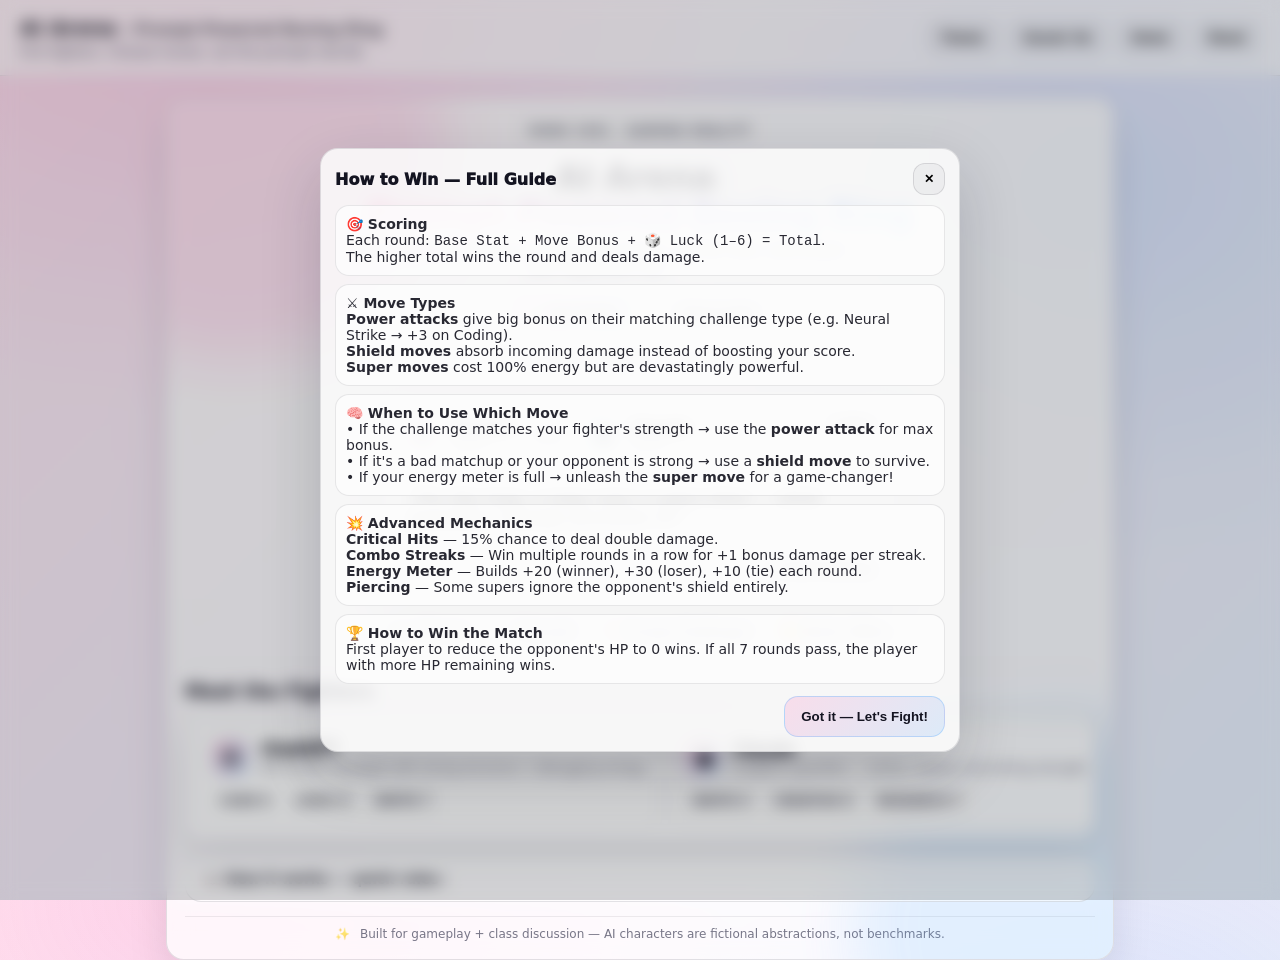
==== commit 5775483c: "Enhance arena game visuals" ====
--- a/index.html
+++ b/index.html
@@ -246,7 +246,23 @@
       <div class="ring" id="ringCanvas">
         <div class="ring-bg"></div>
         <div class="ring-light"></div>
+        <div class="arena-backwall">
+          <div class="holo-board board-left">
+            <span class="board-label">ARENA EVENT</span>
+            <strong id="ringEventName">Standby</strong>
+          </div>
+          <div class="holo-board board-right">
+            <span class="board-label">HYPE LEVEL</span>
+            <strong id="ringHypeLevel">0%</strong>
+          </div>
+        </div>
+        <div class="crowd-tier tier-one"></div>
+        <div class="crowd-tier tier-two"></div>
+        <div class="camera-drone drone-left"></div>
+        <div class="camera-drone drone-right"></div>
         <div class="ring-mat"></div>
+        <div class="mat-grid"></div>
+        <div class="floor-lights"></div>
 
         <div class="ring-post post-tl"></div>
         <div class="ring-post post-tr"></div>
@@ -298,6 +314,10 @@
         <div class="ring-prompt-bar">
           <span class="ring-challenge-badge" id="ringChallengeBadge">—</span>
           <span class="ring-challenge-text" id="ringChallengeText">Click Next Round to start.</span>
+        </div>
+        <div class="ring-event-bar" id="ringEventBar">
+          <span class="event-kicker">Arena Event</span>
+          <span id="ringEventText">A new event appears each round.</span>
         </div>
         <div class="ring-move-row">
           <div class="ring-move-panel">
@@ -475,4 +495,4 @@
   <script src="app.js"></script>
 
 </body>
-</html>+</html>
--- a/style.css
+++ b/style.css
@@ -2761,3 +2761,233 @@
   .ring-move-row{ flex-wrap: wrap; }
   .ring-energyBar{ width: 120px; }
 }
+
+/* ===== Extra Game Feel: 3D arena dressing + reactive events ===== */
+.arena-backwall{
+  position:absolute;
+  inset: 34px 7% auto;
+  height: 105px;
+  z-index: 4;
+  pointer-events:none;
+  transform: perspective(900px) rotateX(-9deg);
+  transform-origin:center top;
+}
+
+.holo-board{
+  position:absolute;
+  top: 8px;
+  width: 190px;
+  min-height: 64px;
+  padding: 10px 12px;
+  border: 1px solid rgba(120,220,255,.28);
+  border-radius: 8px;
+  background:
+    linear-gradient(180deg, rgba(17,25,48,.72), rgba(9,12,28,.62)),
+    repeating-linear-gradient(0deg, rgba(255,255,255,.05) 0 1px, transparent 1px 6px);
+  box-shadow:
+    0 0 24px rgba(60,180,255,.16),
+    inset 0 0 18px rgba(100,220,255,.08);
+  color:#eaf8ff;
+  text-transform:uppercase;
+}
+
+.board-left{ left: 0; transform: rotateY(18deg); }
+.board-right{ right: 0; transform: rotateY(-18deg); text-align:right; }
+
+.board-label{
+  display:block;
+  margin-bottom: 6px;
+  font-size: 9px;
+  font-weight: 900;
+  letter-spacing: .14em;
+  color: rgba(130,230,255,.7);
+}
+
+.holo-board strong{
+  display:block;
+  font-size: 15px;
+  line-height: 1.2;
+  color:#fff;
+  text-shadow: 0 0 12px rgba(90,220,255,.55);
+}
+
+.crowd-tier{
+  position:absolute;
+  left: 4%;
+  right: 4%;
+  height: 38px;
+  z-index: 2;
+  opacity:.78;
+  background:
+    radial-gradient(circle, rgba(255,255,255,.32) 0 1px, transparent 2px) 0 0/18px 13px,
+    linear-gradient(180deg, rgba(255,255,255,.05), rgba(255,255,255,.01));
+  mask-image: linear-gradient(90deg, transparent, #000 10%, #000 90%, transparent);
+  animation: crowdWave 2.8s ease-in-out infinite alternate;
+}
+.tier-one{ top: 82px; }
+.tier-two{ top: 124px; transform: scaleX(.92); opacity:.52; animation-delay: .55s; }
+
+@keyframes crowdWave{
+  0%{ filter: hue-rotate(0deg) brightness(.8); transform: translateY(0); }
+  100%{ filter: hue-rotate(22deg) brightness(1.15); transform: translateY(-2px); }
+}
+
+.camera-drone{
+  position:absolute;
+  top: 112px;
+  width: 42px;
+  height: 18px;
+  z-index: 9;
+  border-radius: 999px;
+  background: linear-gradient(180deg, #d7e4ff, #5f6d8f 55%, #252b44);
+  box-shadow: 0 8px 18px rgba(0,0,0,.35), 0 0 22px rgba(120,180,255,.18);
+  pointer-events:none;
+}
+.camera-drone::before,
+.camera-drone::after{
+  content:"";
+  position:absolute;
+  top: 5px;
+  width: 16px;
+  height: 3px;
+  border-radius:999px;
+  background: rgba(200,230,255,.75);
+  box-shadow: 0 0 12px rgba(150,220,255,.65);
+}
+.camera-drone::before{ left: -13px; }
+.camera-drone::after{ right: -13px; }
+.drone-left{ left: 11%; animation: droneFloat 4.8s ease-in-out infinite; }
+.drone-right{ right: 11%; animation: droneFloat 5.2s ease-in-out infinite reverse; }
+
+@keyframes droneFloat{
+  0%,100%{ transform: translate3d(0,0,0) rotate(-2deg); }
+  50%{ transform: translate3d(18px,-8px,0) rotate(3deg); }
+}
+
+.mat-grid{
+  position:absolute;
+  left: 9%;
+  right: 9%;
+  bottom: 9%;
+  top: 43%;
+  z-index: 4;
+  pointer-events:none;
+  transform: perspective(700px) rotateX(35deg);
+  transform-origin:center bottom;
+  background:
+    linear-gradient(rgba(255,255,255,.045) 1px, transparent 1px) 0 0/100% 24px,
+    linear-gradient(90deg, rgba(255,255,255,.045) 1px, transparent 1px) 0 0/36px 100%;
+  opacity:.55;
+  mix-blend-mode:screen;
+}
+
+.floor-lights{
+  position:absolute;
+  left: 14%;
+  right: 14%;
+  bottom: 8%;
+  height: 16px;
+  z-index: 7;
+  pointer-events:none;
+  background:
+    radial-gradient(circle at 10% 50%, rgba(255,64,112,.9), transparent 7%),
+    radial-gradient(circle at 30% 50%, rgba(255,214,68,.9), transparent 7%),
+    radial-gradient(circle at 50% 50%, rgba(120,230,255,.9), transparent 7%),
+    radial-gradient(circle at 70% 50%, rgba(255,214,68,.9), transparent 7%),
+    radial-gradient(circle at 90% 50%, rgba(64,190,255,.9), transparent 7%);
+  filter: blur(.2px);
+  animation: floorPulse 1.5s ease-in-out infinite alternate;
+}
+
+@keyframes floorPulse{
+  from{ opacity:.42; transform: scaleX(.96); }
+  to{ opacity:1; transform: scaleX(1); }
+}
+
+.ring-event-bar{
+  display:flex;
+  align-items:center;
+  gap:10px;
+  min-height: 34px;
+  padding: 8px 10px;
+  border-radius: 8px;
+  border: 1px solid rgba(120,220,255,.14);
+  background: rgba(255,255,255,.045);
+  color: rgba(255,255,255,.68);
+  font-size: 12px;
+}
+.ring-event-bar.active{
+  border-color: rgba(255,214,68,.28);
+  background: linear-gradient(90deg, rgba(255,214,68,.10), rgba(90,210,255,.08));
+  box-shadow: inset 0 0 18px rgba(255,214,68,.05);
+}
+.event-kicker{
+  flex: 0 0 auto;
+  color:#ffd644;
+  font-weight: 1000;
+  text-transform:uppercase;
+  letter-spacing:.08em;
+  font-size:10px;
+}
+.event-text{
+  color:#8fe8ff;
+  font-weight:900;
+  text-shadow:0 0 8px rgba(90,220,255,.35);
+}
+
+.ring.camera-fight{
+  animation: cameraFight .62s cubic-bezier(.2,0,.1,1);
+}
+.ring.camera-super{
+  animation: cameraSuper .86s cubic-bezier(.2,0,.1,1);
+}
+.ring.camera-reset{
+  animation: cameraReset .55s ease;
+}
+
+@keyframes cameraFight{
+  0%,100%{ transform: scale(1); filter: saturate(1); }
+  38%{ transform: scale(1.025); filter: saturate(1.28) contrast(1.04); }
+}
+@keyframes cameraSuper{
+  0%,100%{ transform: scale(1); filter: saturate(1); }
+  30%{ transform: scale(1.045); filter: saturate(1.65) brightness(1.12); }
+  58%{ transform: scale(1.02); filter: saturate(1.3) brightness(1.05); }
+}
+@keyframes cameraReset{
+  0%{ filter: brightness(1.18) saturate(1.25); }
+  100%{ filter: brightness(1) saturate(1); }
+}
+
+.ring.event-overclock .mat-grid{
+  opacity:.9;
+  background:
+    linear-gradient(rgba(82,255,196,.12) 1px, transparent 1px) 0 0/100% 20px,
+    linear-gradient(90deg, rgba(82,255,196,.10) 1px, transparent 1px) 0 0/30px 100%;
+}
+.ring.event-spotlight .ring-light{
+  background: radial-gradient(circle, rgba(255,255,255,.26), rgba(255,230,140,.12) 32%, transparent 68%);
+}
+.ring.event-firewall .ring-ropes::before,
+.ring.event-firewall .ring-ropes::after{
+  background: linear-gradient(90deg, rgba(90,220,255,.8), rgba(180,250,255,.95), rgba(90,220,255,.8));
+  box-shadow: 0 0 12px rgba(90,220,255,.55), 0 0 28px rgba(90,220,255,.22);
+}
+.ring.event-hype .crowd-tier{
+  opacity:1;
+  animation-duration: 1.15s;
+}
+
+.ring.event-overclock .floor-lights,
+.ring.event-hype .floor-lights{
+  animation-duration: .75s;
+}
+
+@media(max-width:700px){
+  .arena-backwall{ inset: 28px 5% auto; height: 86px; }
+  .holo-board{ width: 128px; min-height: 54px; padding: 8px; }
+  .holo-board strong{ font-size: 11px; }
+  .board-label{ font-size: 8px; }
+  .camera-drone{ display:none; }
+  .ring-event-bar{ align-items:flex-start; flex-direction:column; gap:4px; }
+}
